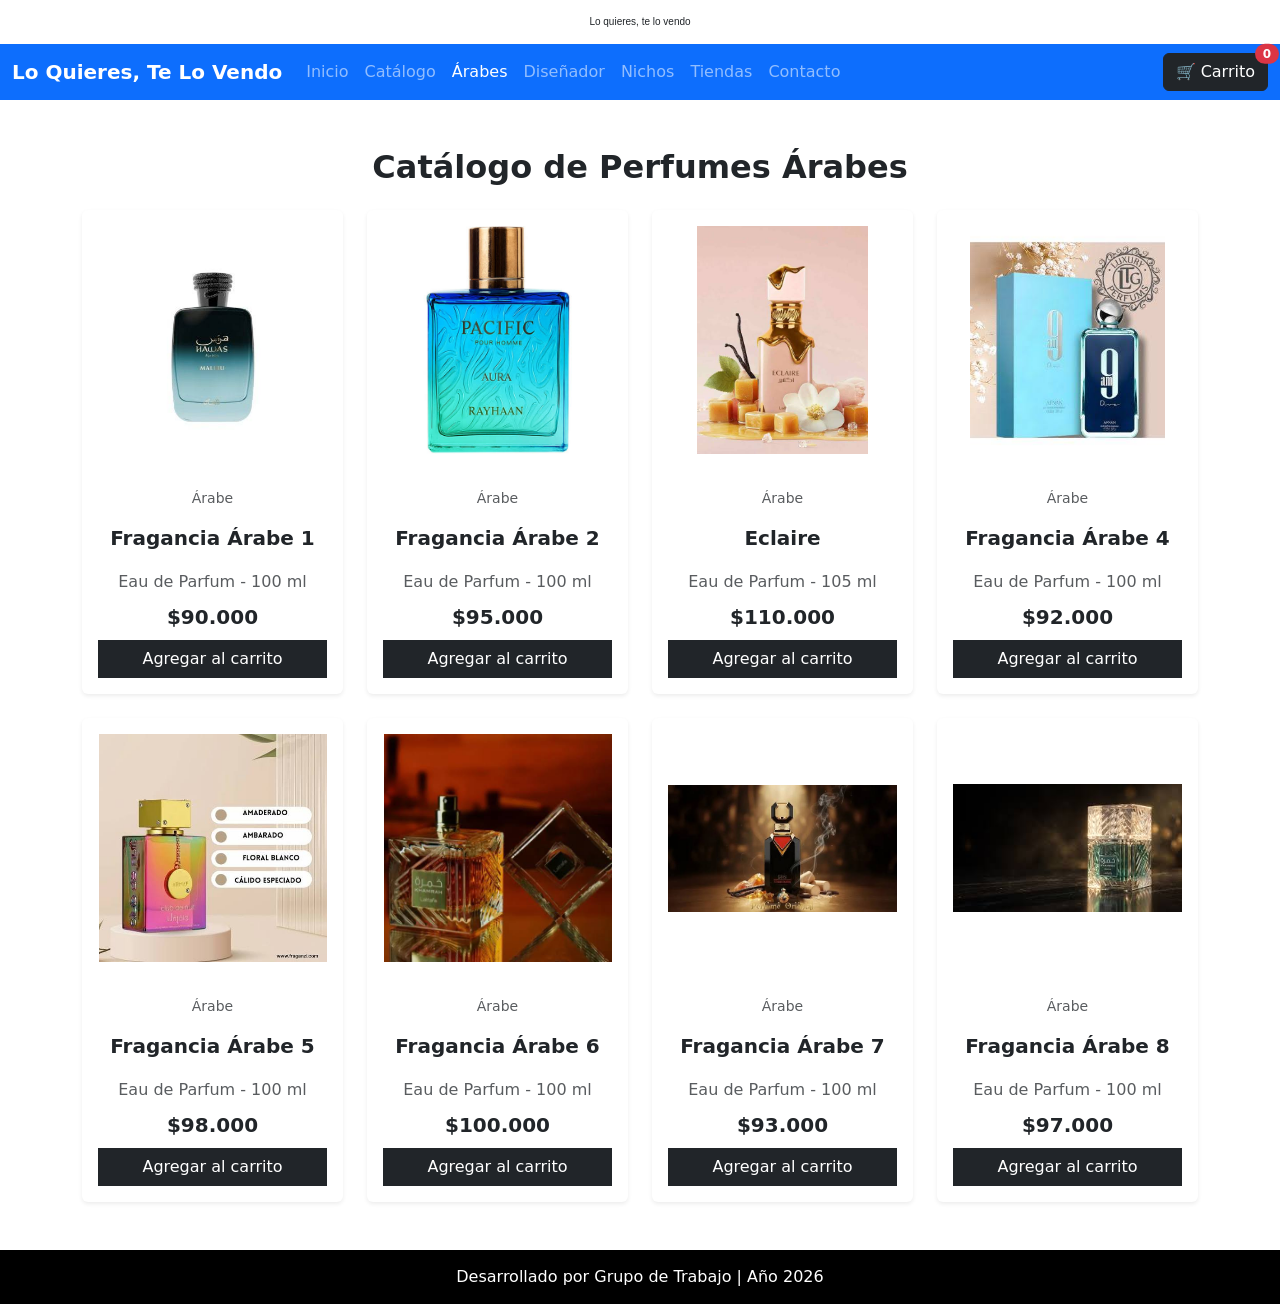
==== arabes.html @ a1e1e505 "catalogo y nombre eclaire" ====
<!DOCTYPE html>
<html lang="es">
<head>
    <meta charset="UTF-8">
    <meta name="viewport" content="width=device-width, initial-scale=1.0">
    <title>Perfumes Árabes - Lo quieres, te lo vendo</title>
    <link rel="stylesheet" href="css/style.css">
    <link href="https://cdn.jsdelivr.net/npm/bootstrap@5.3.3/dist/css/bootstrap.min.css" rel="stylesheet">
</head>
<body>

    <header class="container my-3 text-center">
        <h1 style="font-family: Arial; font-size: 10px;">Lo quieres, te lo vendo</h1>
    </header>

    <nav class="navbar navbar-expand-lg navbar-dark bg-primary">
        <div class="container-fluid">
            <a class="navbar-brand fw-bold" href="index.html">Lo Quieres, Te Lo Vendo</a>
            <button class="navbar-toggler" type="button" data-bs-toggle="collapse" data-bs-target="#navbarSupportedContent" aria-controls="navbarSupportedContent" aria-expanded="false" aria-label="Toggle navigation">
                <span class="navbar-toggler-icon"></span>
            </button>
            <div class="collapse navbar-collapse" id="navbarSupportedContent">
                <ul class="navbar-nav me-auto mb-2 mb-lg-0">
                    <li class="nav-item">
                        <a class="nav-link" href="index.html">Inicio</a>
                    </li>
                    <li class="nav-item">
                        <a class="nav-link" href="catalogo.html">Catálogo</a>
                    </li>
                    <li class="nav-item">
                        <a class="nav-link active" aria-current="page" href="arabes.html">Árabes</a>
                    </li>
                    <li class="nav-item">
                        <a class="nav-link" href="diseñador.html">Diseñador</a>
                    </li>
                    <li class="nav-item">
                        <a class="nav-link" href="nicho.html">Nichos</a>
                    </li>
                    <li class="nav-item">
                        <a class="nav-link" href="tiendas.html">Tiendas</a>
                    </li>
                    <li class="nav-item">
                        <a class="nav-link" href="contacto.html">Contacto</a>
                    </li>
                </ul>
                <button class="btn btn-dark position-relative" type="button" data-bs-toggle="offcanvas" data-bs-target="#offcanvasCarrito">
                🛒 Carrito
                <span id="contador-carrito" class="position-absolute top-0 start-100 translate-middle badge rounded-pill bg-danger">
                        0
                </span>
                </button>
            </div>
        </div>
    </nav>

    <main class="container my-5">
        <h2 class="text-center mb-4 fw-bold">Catálogo de Perfumes Árabes</h2>

        <div class="row row-cols-1 row-cols-sm-2 row-cols-md-3 row-cols-lg-4 g-4">

            <div class="col">
                <div class="card h-100 border-0 shadow-sm">
                    <img src="img/arabe/images.jpg" class="card-img-top p-3" alt="Perfume Árabe">
                    <div class="card-body text-center d-flex flex-column justify-content-between">
                        <div>
                            <span class="text-muted small">Árabe</span>
                            <h5 class="card-title fw-bold mt-1">Fragancia Árabe 1</h5>
                            <p class="card-text text-muted">Eau de Parfum - 100 ml</p>
                        </div>
                        <div>
                            <p class="fw-bold text-dark fs-5 my-2">$90.000</p>
                            <button onclick="agregarAlCarrito('Fragancia Árabe 1', 90000)" class="btn btn-dark w-100 rounded-0">Agregar al carrito</button>
                        </div>
                    </div>
                </div>
            </div>

            <div class="col">
                <div class="card h-100 border-0 shadow-sm">
                    <img src="img/arabe/images (1).jpg" class="card-img-top p-3" alt="Perfume Árabe">
                    <div class="card-body text-center d-flex flex-column justify-content-between">
                        <div>
                            <span class="text-muted small">Árabe</span>
                            <h5 class="card-title fw-bold mt-1">Fragancia Árabe 2</h5>
                            <p class="card-text text-muted">Eau de Parfum - 100 ml</p>
                        </div>
                        <div>
                            <p class="fw-bold text-dark fs-5 my-2">$95.000</p>
                            <button onclick="agregarAlCarrito('Fragancia Árabe 2', 95000)" class="btn btn-dark w-100 rounded-0">Agregar al carrito</button>
                        </div>
                    </div>
                </div>
            </div>

            <div class="col">
                <div class="card h-100 border-0 shadow-sm">
                    <img src="img/arabe/images (2).jpg" class="card-img-top p-3" alt="Eclaire">
                    <div class="card-body text-center d-flex flex-column justify-content-between">
                        <div>
                            <span class="text-muted small">Árabe</span>
                            <h5 class="card-title fw-bold mt-1">Eclaire</h5>
                            <p class="card-text text-muted">Eau de Parfum - 105 ml</p>
                        </div>
                        <div>
                            <p class="fw-bold text-dark fs-5 my-2">$110.000</p>
                            <button onclick="agregarAlCarrito('Eclaire', 110000)" class="btn btn-dark w-100 rounded-0">Agregar al carrito</button>
                        </div>
                    </div>
                </div>
            </div>

            <div class="col">
                <div class="card h-100 border-0 shadow-sm">
                    <img src="img/arabe/images (3).jpg" class="card-img-top p-3" alt="Perfume Árabe">
                    <div class="card-body text-center d-flex flex-column justify-content-between">
                        <div>
                            <span class="text-muted small">Árabe</span>
                            <h5 class="card-title fw-bold mt-1">Fragancia Árabe 4</h5>
                            <p class="card-text text-muted">Eau de Parfum - 100 ml</p>
                        </div>
                        <div>
                            <p class="fw-bold text-dark fs-5 my-2">$92.000</p>
                            <button onclick="agregarAlCarrito('Fragancia Árabe 4', 92000)" class="btn btn-dark w-100 rounded-0">Agregar al carrito</button>
                        </div>
                    </div>
                </div>
            </div>

            <div class="col">
                <div class="card h-100 border-0 shadow-sm">
                    <img src="img/arabe/images (4).jpg" class="card-img-top p-3" alt="Perfume Árabe">
                    <div class="card-body text-center d-flex flex-column justify-content-between">
                        <div>
                            <span class="text-muted small">Árabe</span>
                            <h5 class="card-title fw-bold mt-1">Fragancia Árabe 5</h5>
                            <p class="card-text text-muted">Eau de Parfum - 100 ml</p>
                        </div>
                        <div>
                            <p class="fw-bold text-dark fs-5 my-2">$98.000</p>
                            <button onclick="agregarAlCarrito('Fragancia Árabe 5', 98000)" class="btn btn-dark w-100 rounded-0">Agregar al carrito</button>
                        </div>
                    </div>
                </div>
            </div>

            <div class="col">
                <div class="card h-100 border-0 shadow-sm">
                    <img src="img/arabe/images (5).jpg" class="card-img-top p-3" alt="Perfume Árabe">
                    <div class="card-body text-center d-flex flex-column justify-content-between">
                        <div>
                            <span class="text-muted small">Árabe</span>
                            <h5 class="card-title fw-bold mt-1">Fragancia Árabe 6</h5>
                            <p class="card-text text-muted">Eau de Parfum - 100 ml</p>
                        </div>
                        <div>
                            <p class="fw-bold text-dark fs-5 my-2">$100.000</p>
                            <button onclick="agregarAlCarrito('Fragancia Árabe 6', 100000)" class="btn btn-dark w-100 rounded-0">Agregar al carrito</button>
                        </div>
                    </div>
                </div>
            </div>

            <div class="col">
                <div class="card h-100 border-0 shadow-sm">
                    <img src="img/arabe/images (6).jpg" class="card-img-top p-3" alt="Perfume Árabe">
                    <div class="card-body text-center d-flex flex-column justify-content-between">
                        <div>
                            <span class="text-muted small">Árabe</span>
                            <h5 class="card-title fw-bold mt-1">Fragancia Árabe 7</h5>
                            <p class="card-text text-muted">Eau de Parfum - 100 ml</p>
                        </div>
                        <div>
                            <p class="fw-bold text-dark fs-5 my-2">$93.000</p>
                            <button onclick="agregarAlCarrito('Fragancia Árabe 7', 93000)" class="btn btn-dark w-100 rounded-0">Agregar al carrito</button>
                        </div>
                    </div>
                </div>
            </div>

            <div class="col">
                <div class="card h-100 border-0 shadow-sm">
                    <img src="img/arabe/images (7).jpg" class="card-img-top p-3" alt="Perfume Árabe">
                    <div class="card-body text-center d-flex flex-column justify-content-between">
                        <div>
                            <span class="text-muted small">Árabe</span>
                            <h5 class="card-title fw-bold mt-1">Fragancia Árabe 8</h5>
                            <p class="card-text text-muted">Eau de Parfum - 100 ml</p>
                        </div>
                        <div>
                            <p class="fw-bold text-dark fs-5 my-2">$97.000</p>
                            <button onclick="agregarAlCarrito('Fragancia Árabe 8', 97000)" class="btn btn-dark w-100 rounded-0">Agregar al carrito</button>
                        </div>
                    </div>
                </div>
            </div>

        </div>
    </main>

    <footer>
        <p class="m-0">Desarrollado por Grupo de Trabajo | Año 2026</p>
    </footer>

    <!-- Panel Deslizable del Carrito -->
    <div class="offcanvas offcanvas-end" tabindex="-1" id="offcanvasCarrito" aria-labelledby="offcanvasCarritoLabel">
        <div class="offcanvas-header border-bottom">
            <h5 class="offcanvas-title fw-bold" id="offcanvasCarritoLabel">Mi Carrito</h5>
            <button type="button" class="btn-close" data-bs-dismiss="offcanvas" aria-label="Close"></button>
        </div>
        <div class="offcanvas-body d-flex flex-column">
            <ul id="lista-carrito" class="list-group list-group-flush mb-auto">
                <li class="list-group-item text-muted text-center py-4">El carrito está vacío</li>
            </ul>
            <div class="border-top pt-3">
                <div class="d-flex justify-content-between fw-bold fs-5 mb-3">
                    <span>Total:</span>
                    <span id="total-carrito">$0</span>
                </div>
                <button class="btn btn-dark w-100 rounded-0 py-2">Finalizar Compra</button>
            </div>
        </div>
    </div>

    <script src="https://cdn.jsdelivr.net/npm/bootstrap@5.3.3/dist/js/bootstrap.bundle.min.js"></script>
    <script>
        const carrito = [];

        function agregarAlCarrito(nombre, precio) {
            carrito.push({ nombre, precio });
            actualizarCarritoUI();
        }

        function eliminarDelCarrito(index) {
            carrito.splice(index, 1);
            actualizarCarritoUI();
        }

        function actualizarCarritoUI() {
            const contador = document.getElementById('contador-carrito');
            const lista = document.getElementById('lista-carrito');
            const totalElement = document.getElementById('total-carrito');

            contador.textContent = carrito.length;

            if (carrito.length === 0) {
                lista.innerHTML = '<li class="list-group-item text-muted text-center py-4">El carrito está vacío</li>';
                totalElement.textContent = '$0';
                return;
            }

            lista.innerHTML = '';
            let total = 0;

            carrito.forEach((producto, index) => {
                total += producto.precio;
                lista.innerHTML += `
                    <li class="list-group-item d-flex justify-content-between align-items-center px-0 py-3">
                        <div>
                            <h6 class="my-0 fw-bold">${producto.nombre}</h6>
                            <small class="text-muted">$${producto.precio.toLocaleString('es-CL')}</small>
                        </div>
                        <button class="btn btn-sm btn-outline-danger border-0" onclick="eliminarDelCarrito(${index})">✕</button>
                    </li>
                `;
            });

            totalElement.textContent = `$${total.toLocaleString('es-CL')}`;
        }
    </script>
</body>
</html>
---- css/style.css ----
body {
    font-family: Arial, sans-serif;
    background-color: #f8f9fa;
}

footer {
    background-color: #000000;
    color: #ffffff;
    text-align: center;
    padding: 15px 0;
    margin-top: 30px;
}
.extracto-seccion {
    text-align: center;
    max-width: 800px;
    margin: 20px auto;
    padding: 0 15px;
}
.menu-custom {
    background-color: #0d6efd;
    padding: 10px;
    text-align: center;
}

.menu-custom a {
    color: #ffffff;
    text-decoration: none;
    font-weight: bold;
    margin: 0 5px;
}

.menu-custom a:hover {
    text-decoration: underline;
}
.colorUnico {
    color: #5f0202;
    font-family: 'Franklin Gothic Medium', 'Arial Narrow', Arial, sans-serif;
}

/* 1. Controla el tamaño y encuadre de las imágenes */
.card-img-top {
  height: 260px;
  object-fit: contain; /* Usa 'cover' si prefieres que la imagen llene la tarjeta sin dejar espacios */
}

/* 2. Reserva un espacio uniforme para títulos de 1 o 2 líneas */
.card-title {
  min-height: 48px;
  display: flex;
  align-items: center;
  justify-content: center;
  margin-bottom: 0.5rem;
}

.store-card{
    margin-bottom: 40px;
    text-align: center;

}

.store-card h2 {
    
    font-size: 24px;
    font-weight: 700;
    margin-bottom: 8px;
}

.store-card .adress {
    color: #555555;
    font-size: 15px;
    line-height: 1.4;
    margin-bottom: 20px;
}

.store-card h3 {
    font-size: 20px;
    font-weight: 700;
    margin-bottom: 12px;
}

.schedule li {
    font-size: 15px;
    margin-bottom: 4px;
    color: #333333
}

.map-link {
    display: inline-block;
    color: #e62222;
    text-decoration: underline;
    font-weight: 600;
    font-size: 15px;
    margin-bottom: 20px;
}

.store_image , .tienda_info{
    flex: 1;
}

.tienda-contendor {
    display: flex;
    align-items: center;
    justify-content: center;
    gap: 40px;
    max-width: 900px;
    margin: 20px auto;
}

.tienda_info{
    text-align: left;
}

.store_image img {
    width: 100%;
    height: auto;
    border-radius: 8px;
    object-fit: cover;
}

@media (max-width 768px){
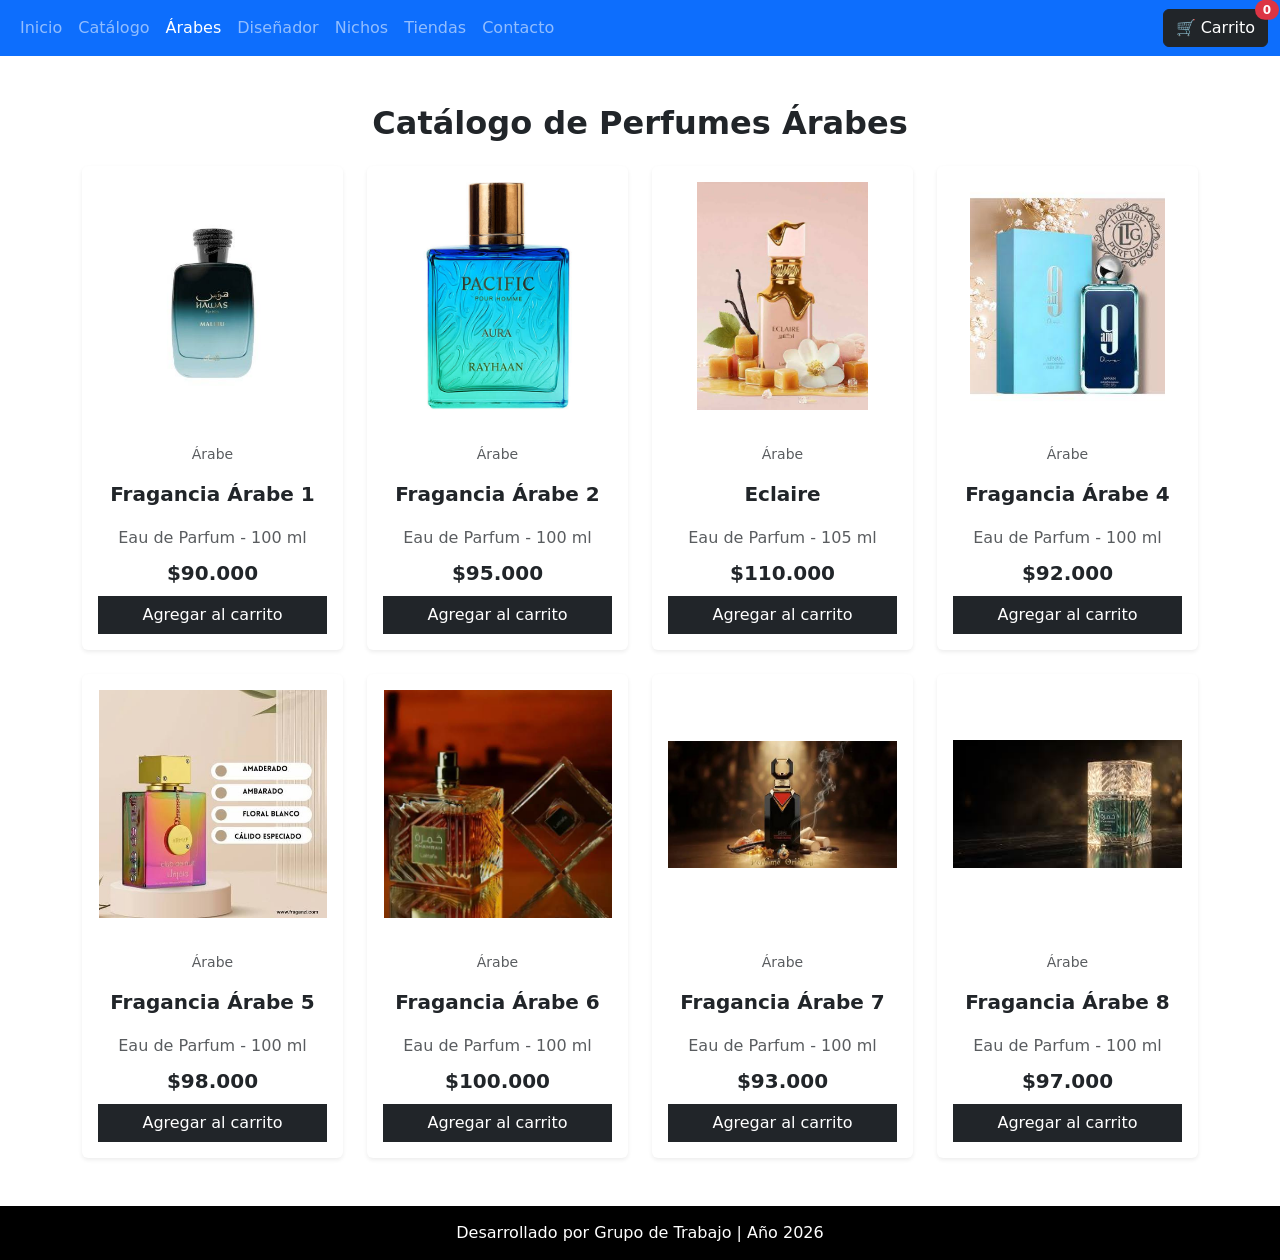
==== commit 010f8a30: "Merge branch 'main' of https://github.com/sebaFacuse/trabajo_fullstack" ====
--- a/arabes.html
+++ b/arabes.html
@@ -3,19 +3,13 @@
 <head>
     <meta charset="UTF-8">
     <meta name="viewport" content="width=device-width, initial-scale=1.0">
-    <title>Perfumes Árabes - Lo quieres, te lo vendo</title>
     <link rel="stylesheet" href="css/style.css">
     <link href="https://cdn.jsdelivr.net/npm/bootstrap@5.3.3/dist/css/bootstrap.min.css" rel="stylesheet">
 </head>
 <body>
 
-    <header class="container my-3 text-center">
-        <h1 style="font-family: Arial; font-size: 10px;">Lo quieres, te lo vendo</h1>
-    </header>
-
     <nav class="navbar navbar-expand-lg navbar-dark bg-primary">
         <div class="container-fluid">
-            <a class="navbar-brand fw-bold" href="index.html">Lo Quieres, Te Lo Vendo</a>
             <button class="navbar-toggler" type="button" data-bs-toggle="collapse" data-bs-target="#navbarSupportedContent" aria-controls="navbarSupportedContent" aria-expanded="false" aria-label="Toggle navigation">
                 <span class="navbar-toggler-icon"></span>
             </button>
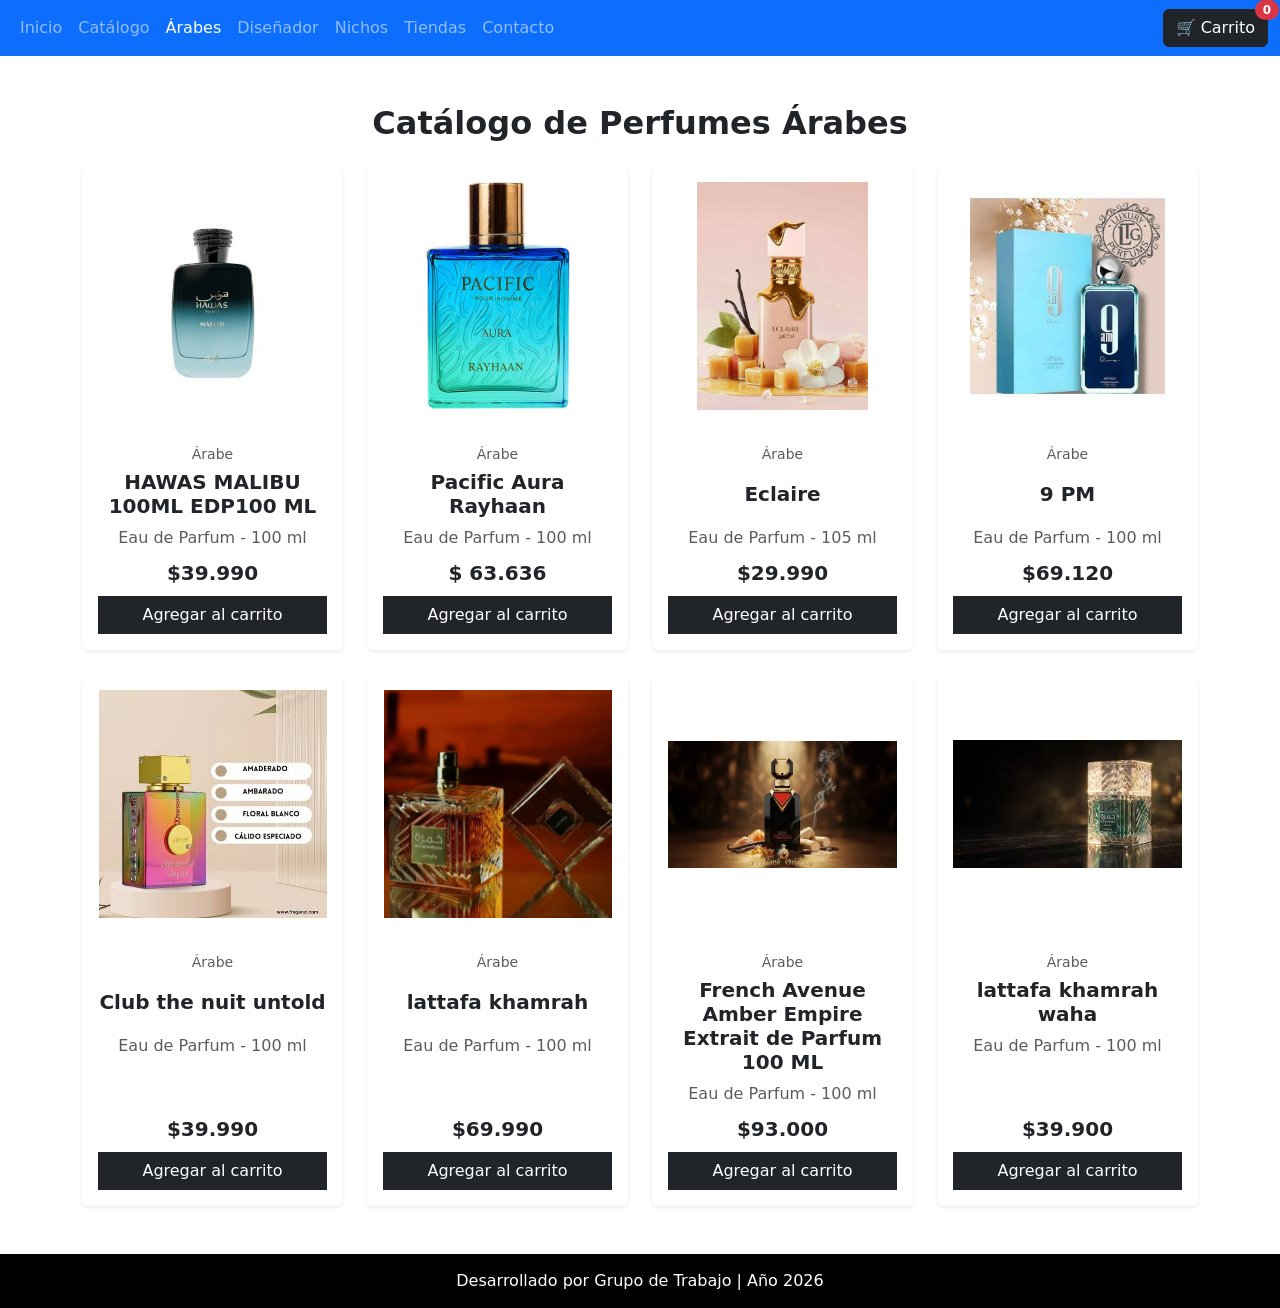
==== commit b1c23b1c: "listo_arabes" ====
--- a/arabes.html
+++ b/arabes.html
@@ -58,11 +58,11 @@
                     <div class="card-body text-center d-flex flex-column justify-content-between">
                         <div>
                             <span class="text-muted small">Árabe</span>
-                            <h5 class="card-title fw-bold mt-1">Fragancia Árabe 1</h5>
-                            <p class="card-text text-muted">Eau de Parfum - 100 ml</p>
-                        </div>
-                        <div>
-                            <p class="fw-bold text-dark fs-5 my-2">$90.000</p>
+                            <h5 class="card-title fw-bold mt-1">HAWAS MALIBU 100ML EDP100 ML</h5>
+                            <p class="card-text text-muted">Eau de Parfum - 100 ml</p>
+                        </div>
+                        <div>
+                            <p class="fw-bold text-dark fs-5 my-2">$39.990</p>
                             <button onclick="agregarAlCarrito('Fragancia Árabe 1', 90000)" class="btn btn-dark w-100 rounded-0">Agregar al carrito</button>
                         </div>
                     </div>
@@ -75,11 +75,11 @@
                     <div class="card-body text-center d-flex flex-column justify-content-between">
                         <div>
                             <span class="text-muted small">Árabe</span>
-                            <h5 class="card-title fw-bold mt-1">Fragancia Árabe 2</h5>
-                            <p class="card-text text-muted">Eau de Parfum - 100 ml</p>
-                        </div>
-                        <div>
-                            <p class="fw-bold text-dark fs-5 my-2">$95.000</p>
+                            <h5 class="card-title fw-bold mt-1">Pacific Aura Rayhaan</h5>
+                            <p class="card-text text-muted">Eau de Parfum - 100 ml</p>
+                        </div>
+                        <div>
+                            <p class="fw-bold text-dark fs-5 my-2">$ 63.636</p>
                             <button onclick="agregarAlCarrito('Fragancia Árabe 2', 95000)" class="btn btn-dark w-100 rounded-0">Agregar al carrito</button>
                         </div>
                     </div>
@@ -96,7 +96,7 @@
                             <p class="card-text text-muted">Eau de Parfum - 105 ml</p>
                         </div>
                         <div>
-                            <p class="fw-bold text-dark fs-5 my-2">$110.000</p>
+                            <p class="fw-bold text-dark fs-5 my-2">$29.990</p>
                             <button onclick="agregarAlCarrito('Eclaire', 110000)" class="btn btn-dark w-100 rounded-0">Agregar al carrito</button>
                         </div>
                     </div>
@@ -109,11 +109,11 @@
                     <div class="card-body text-center d-flex flex-column justify-content-between">
                         <div>
                             <span class="text-muted small">Árabe</span>
-                            <h5 class="card-title fw-bold mt-1">Fragancia Árabe 4</h5>
-                            <p class="card-text text-muted">Eau de Parfum - 100 ml</p>
-                        </div>
-                        <div>
-                            <p class="fw-bold text-dark fs-5 my-2">$92.000</p>
+                            <h5 class="card-title fw-bold mt-1">9 PM</h5>
+                            <p class="card-text text-muted">Eau de Parfum - 100 ml</p>
+                        </div>
+                        <div>
+                            <p class="fw-bold text-dark fs-5 my-2">$69.120</p>
                             <button onclick="agregarAlCarrito('Fragancia Árabe 4', 92000)" class="btn btn-dark w-100 rounded-0">Agregar al carrito</button>
                         </div>
                     </div>
@@ -126,11 +126,11 @@
                     <div class="card-body text-center d-flex flex-column justify-content-between">
                         <div>
                             <span class="text-muted small">Árabe</span>
-                            <h5 class="card-title fw-bold mt-1">Fragancia Árabe 5</h5>
-                            <p class="card-text text-muted">Eau de Parfum - 100 ml</p>
-                        </div>
-                        <div>
-                            <p class="fw-bold text-dark fs-5 my-2">$98.000</p>
+                            <h5 class="card-title fw-bold mt-1">Club the nuit untold</h5>
+                            <p class="card-text text-muted">Eau de Parfum - 100 ml</p>
+                        </div>
+                        <div>
+                            <p class="fw-bold text-dark fs-5 my-2">$39.990</p>
                             <button onclick="agregarAlCarrito('Fragancia Árabe 5', 98000)" class="btn btn-dark w-100 rounded-0">Agregar al carrito</button>
                         </div>
                     </div>
@@ -143,11 +143,11 @@
                     <div class="card-body text-center d-flex flex-column justify-content-between">
                         <div>
                             <span class="text-muted small">Árabe</span>
-                            <h5 class="card-title fw-bold mt-1">Fragancia Árabe 6</h5>
-                            <p class="card-text text-muted">Eau de Parfum - 100 ml</p>
-                        </div>
-                        <div>
-                            <p class="fw-bold text-dark fs-5 my-2">$100.000</p>
+                            <h5 class="card-title fw-bold mt-1">lattafa khamrah</h5>
+                            <p class="card-text text-muted">Eau de Parfum - 100 ml</p>
+                        </div>
+                        <div>
+                            <p class="fw-bold text-dark fs-5 my-2">$69.990</p>
                             <button onclick="agregarAlCarrito('Fragancia Árabe 6', 100000)" class="btn btn-dark w-100 rounded-0">Agregar al carrito</button>
                         </div>
                     </div>
@@ -160,7 +160,7 @@
                     <div class="card-body text-center d-flex flex-column justify-content-between">
                         <div>
                             <span class="text-muted small">Árabe</span>
-                            <h5 class="card-title fw-bold mt-1">Fragancia Árabe 7</h5>
+                            <h5 class="card-title fw-bold mt-1">French Avenue Amber Empire Extrait de Parfum 100 ML</h5>
                             <p class="card-text text-muted">Eau de Parfum - 100 ml</p>
                         </div>
                         <div>
@@ -177,11 +177,11 @@
                     <div class="card-body text-center d-flex flex-column justify-content-between">
                         <div>
                             <span class="text-muted small">Árabe</span>
-                            <h5 class="card-title fw-bold mt-1">Fragancia Árabe 8</h5>
-                            <p class="card-text text-muted">Eau de Parfum - 100 ml</p>
-                        </div>
-                        <div>
-                            <p class="fw-bold text-dark fs-5 my-2">$97.000</p>
+                            <h5 class="card-title fw-bold mt-1">lattafa khamrah waha</h5>
+                            <p class="card-text text-muted">Eau de Parfum - 100 ml</p>
+                        </div>
+                        <div>
+                            <p class="fw-bold text-dark fs-5 my-2">$39.900</p>
                             <button onclick="agregarAlCarrito('Fragancia Árabe 8', 97000)" class="btn btn-dark w-100 rounded-0">Agregar al carrito</button>
                         </div>
                     </div>
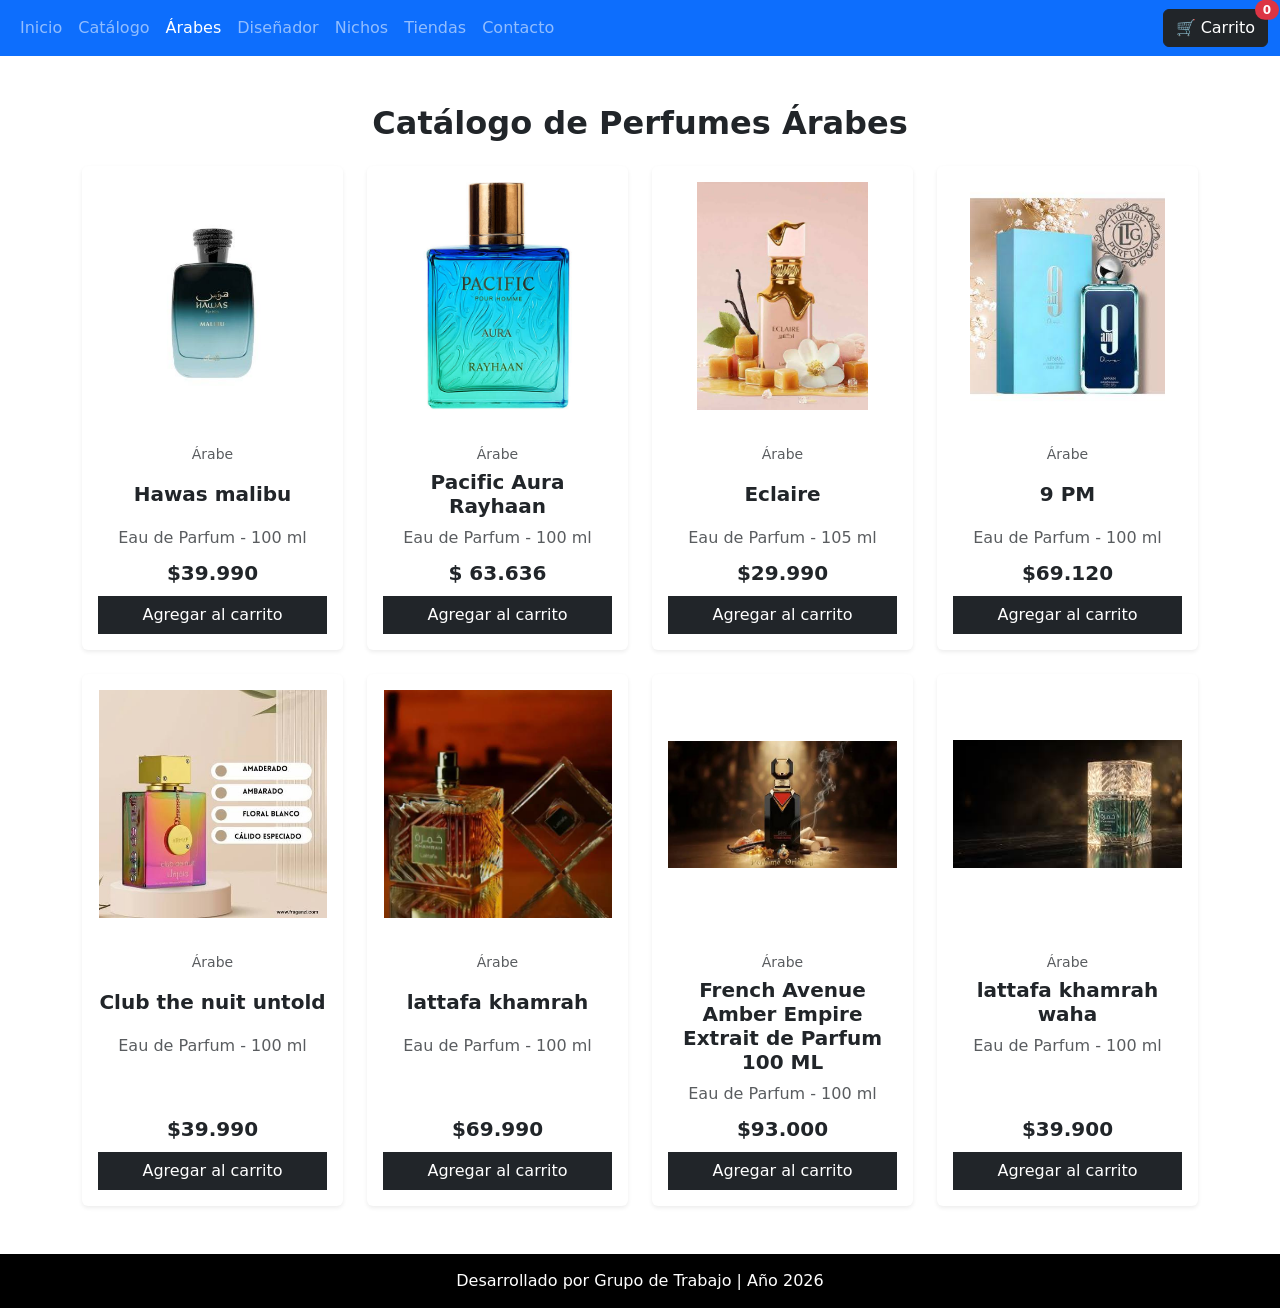
==== commit 56b9035b: "cambio nombre hawas malibu" ====
--- a/arabes.html
+++ b/arabes.html
@@ -58,7 +58,7 @@
                     <div class="card-body text-center d-flex flex-column justify-content-between">
                         <div>
                             <span class="text-muted small">Árabe</span>
-                            <h5 class="card-title fw-bold mt-1">HAWAS MALIBU 100ML EDP100 ML</h5>
+                            <h5 class="card-title fw-bold mt-1">Hawas malibu</h5>
                             <p class="card-text text-muted">Eau de Parfum - 100 ml</p>
                         </div>
                         <div>
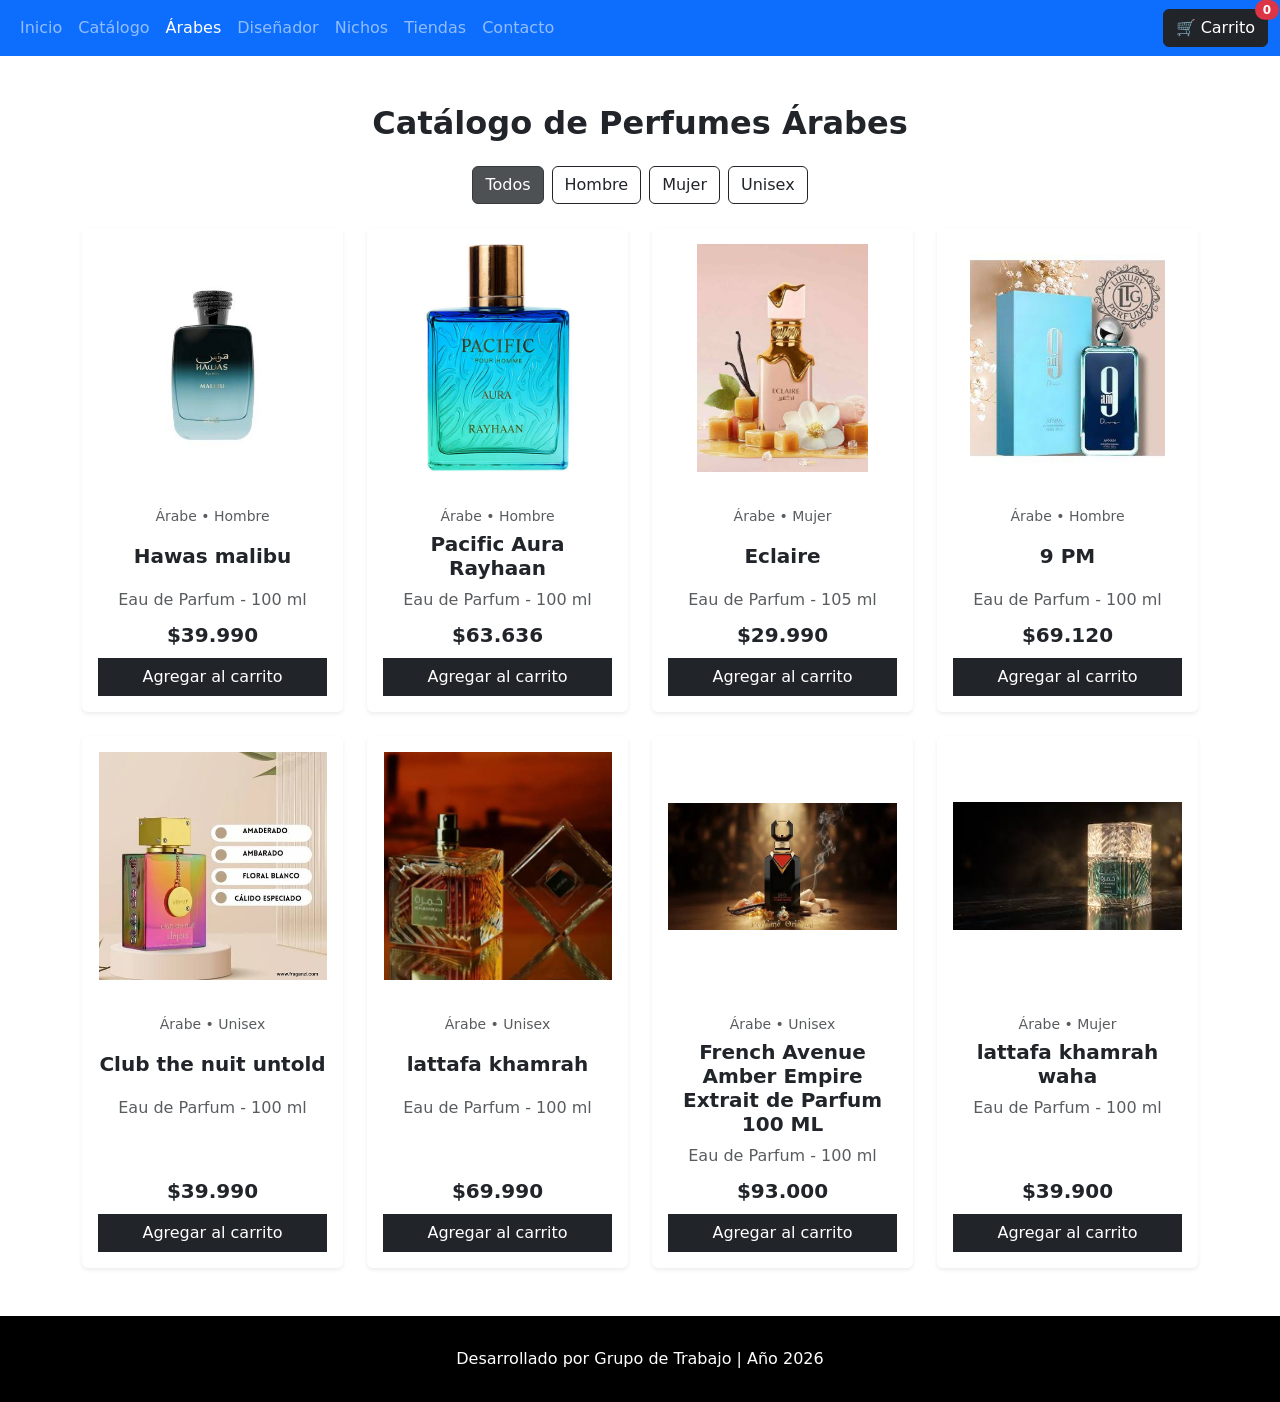
==== commit 8d0736bc: "add Genero arabe y nicho" ====
--- a/arabes.html
+++ b/arabes.html
@@ -50,139 +50,155 @@
     <main class="container my-5">
         <h2 class="text-center mb-4 fw-bold">Catálogo de Perfumes Árabes</h2>
 
-        <div class="row row-cols-1 row-cols-sm-2 row-cols-md-3 row-cols-lg-4 g-4">
-
-            <div class="col">
+        <!-- Botones de Filtro -->
+        <div class="d-flex justify-content-center flex-wrap gap-2 mb-4">
+            <button class="btn btn-dark filter-btn active" onclick="filtrarProductos('todos', this)">Todos</button>
+            <button class="btn btn-outline-dark filter-btn" onclick="filtrarProductos('hombre', this)">Hombre</button>
+            <button class="btn btn-outline-dark filter-btn" onclick="filtrarProductos('mujer', this)">Mujer</button>
+            <button class="btn btn-outline-dark filter-btn" onclick="filtrarProductos('unisex', this)">Unisex</button>
+        </div>
+
+        <div class="row row-cols-1 row-cols-sm-2 row-cols-md-3 row-cols-lg-4 g-4" id="contenedor-productos">
+
+            <!-- Perfume 1 -->
+            <div class="col perfume-card" data-gender="hombre">
                 <div class="card h-100 border-0 shadow-sm">
                     <img src="img/arabe/images.jpg" class="card-img-top p-3" alt="Perfume Árabe">
                     <div class="card-body text-center d-flex flex-column justify-content-between">
                         <div>
-                            <span class="text-muted small">Árabe</span>
+                            <span class="text-muted small">Árabe • Hombre</span>
                             <h5 class="card-title fw-bold mt-1">Hawas malibu</h5>
                             <p class="card-text text-muted">Eau de Parfum - 100 ml</p>
                         </div>
                         <div>
                             <p class="fw-bold text-dark fs-5 my-2">$39.990</p>
-                            <button onclick="agregarAlCarrito('Fragancia Árabe 1', 90000)" class="btn btn-dark w-100 rounded-0">Agregar al carrito</button>
-                        </div>
-                    </div>
-                </div>
-            </div>
-
-            <div class="col">
+                            <button onclick="agregarAlCarrito('Hawas malibu', 39990)" class="btn btn-dark w-100 rounded-0">Agregar al carrito</button>
+                        </div>
+                    </div>
+                </div>
+            </div>
+
+            <!-- Perfume 2 -->
+            <div class="col perfume-card" data-gender="hombre">
                 <div class="card h-100 border-0 shadow-sm">
                     <img src="img/arabe/images (1).jpg" class="card-img-top p-3" alt="Perfume Árabe">
                     <div class="card-body text-center d-flex flex-column justify-content-between">
                         <div>
-                            <span class="text-muted small">Árabe</span>
+                            <span class="text-muted small">Árabe • Hombre</span>
                             <h5 class="card-title fw-bold mt-1">Pacific Aura Rayhaan</h5>
                             <p class="card-text text-muted">Eau de Parfum - 100 ml</p>
                         </div>
                         <div>
-                            <p class="fw-bold text-dark fs-5 my-2">$ 63.636</p>
-                            <button onclick="agregarAlCarrito('Fragancia Árabe 2', 95000)" class="btn btn-dark w-100 rounded-0">Agregar al carrito</button>
-                        </div>
-                    </div>
-                </div>
-            </div>
-
-            <div class="col">
+                            <p class="fw-bold text-dark fs-5 my-2">$63.636</p>
+                            <button onclick="agregarAlCarrito('Pacific Aura Rayhaan', 63636)" class="btn btn-dark w-100 rounded-0">Agregar al carrito</button>
+                        </div>
+                    </div>
+                </div>
+            </div>
+
+            <!-- Perfume 3 -->
+            <div class="col perfume-card" data-gender="mujer">
                 <div class="card h-100 border-0 shadow-sm">
                     <img src="img/arabe/images (2).jpg" class="card-img-top p-3" alt="Eclaire">
                     <div class="card-body text-center d-flex flex-column justify-content-between">
                         <div>
-                            <span class="text-muted small">Árabe</span>
+                            <span class="text-muted small">Árabe • Mujer</span>
                             <h5 class="card-title fw-bold mt-1">Eclaire</h5>
                             <p class="card-text text-muted">Eau de Parfum - 105 ml</p>
                         </div>
                         <div>
                             <p class="fw-bold text-dark fs-5 my-2">$29.990</p>
-                            <button onclick="agregarAlCarrito('Eclaire', 110000)" class="btn btn-dark w-100 rounded-0">Agregar al carrito</button>
-                        </div>
-                    </div>
-                </div>
-            </div>
-
-            <div class="col">
+                            <button onclick="agregarAlCarrito('Eclaire', 29990)" class="btn btn-dark w-100 rounded-0">Agregar al carrito</button>
+                        </div>
+                    </div>
+                </div>
+            </div>
+
+            <!-- Perfume 4 -->
+            <div class="col perfume-card" data-gender="hombre">
                 <div class="card h-100 border-0 shadow-sm">
                     <img src="img/arabe/images (3).jpg" class="card-img-top p-3" alt="Perfume Árabe">
                     <div class="card-body text-center d-flex flex-column justify-content-between">
                         <div>
-                            <span class="text-muted small">Árabe</span>
+                            <span class="text-muted small">Árabe • Hombre</span>
                             <h5 class="card-title fw-bold mt-1">9 PM</h5>
                             <p class="card-text text-muted">Eau de Parfum - 100 ml</p>
                         </div>
                         <div>
                             <p class="fw-bold text-dark fs-5 my-2">$69.120</p>
-                            <button onclick="agregarAlCarrito('Fragancia Árabe 4', 92000)" class="btn btn-dark w-100 rounded-0">Agregar al carrito</button>
-                        </div>
-                    </div>
-                </div>
-            </div>
-
-            <div class="col">
+                            <button onclick="agregarAlCarrito('9 PM', 69120)" class="btn btn-dark w-100 rounded-0">Agregar al carrito</button>
+                        </div>
+                    </div>
+                </div>
+            </div>
+
+            <!-- Perfume 5 -->
+            <div class="col perfume-card" data-gender="unisex">
                 <div class="card h-100 border-0 shadow-sm">
                     <img src="img/arabe/images (4).jpg" class="card-img-top p-3" alt="Perfume Árabe">
                     <div class="card-body text-center d-flex flex-column justify-content-between">
                         <div>
-                            <span class="text-muted small">Árabe</span>
+                            <span class="text-muted small">Árabe • Unisex</span>
                             <h5 class="card-title fw-bold mt-1">Club the nuit untold</h5>
                             <p class="card-text text-muted">Eau de Parfum - 100 ml</p>
                         </div>
                         <div>
                             <p class="fw-bold text-dark fs-5 my-2">$39.990</p>
-                            <button onclick="agregarAlCarrito('Fragancia Árabe 5', 98000)" class="btn btn-dark w-100 rounded-0">Agregar al carrito</button>
-                        </div>
-                    </div>
-                </div>
-            </div>
-
-            <div class="col">
+                            <button onclick="agregarAlCarrito('Club the nuit untold', 39990)" class="btn btn-dark w-100 rounded-0">Agregar al carrito</button>
+                        </div>
+                    </div>
+                </div>
+            </div>
+
+            <!-- Perfume 6 -->
+            <div class="col perfume-card" data-gender="unisex">
                 <div class="card h-100 border-0 shadow-sm">
                     <img src="img/arabe/images (5).jpg" class="card-img-top p-3" alt="Perfume Árabe">
                     <div class="card-body text-center d-flex flex-column justify-content-between">
                         <div>
-                            <span class="text-muted small">Árabe</span>
+                            <span class="text-muted small">Árabe • Unisex</span>
                             <h5 class="card-title fw-bold mt-1">lattafa khamrah</h5>
                             <p class="card-text text-muted">Eau de Parfum - 100 ml</p>
                         </div>
                         <div>
                             <p class="fw-bold text-dark fs-5 my-2">$69.990</p>
-                            <button onclick="agregarAlCarrito('Fragancia Árabe 6', 100000)" class="btn btn-dark w-100 rounded-0">Agregar al carrito</button>
-                        </div>
-                    </div>
-                </div>
-            </div>
-
-            <div class="col">
+                            <button onclick="agregarAlCarrito('lattafa khamrah', 69990)" class="btn btn-dark w-100 rounded-0">Agregar al carrito</button>
+                        </div>
+                    </div>
+                </div>
+            </div>
+
+            <!-- Perfume 7 -->
+            <div class="col perfume-card" data-gender="unisex">
                 <div class="card h-100 border-0 shadow-sm">
                     <img src="img/arabe/images (6).jpg" class="card-img-top p-3" alt="Perfume Árabe">
                     <div class="card-body text-center d-flex flex-column justify-content-between">
                         <div>
-                            <span class="text-muted small">Árabe</span>
+                            <span class="text-muted small">Árabe • Unisex</span>
                             <h5 class="card-title fw-bold mt-1">French Avenue Amber Empire Extrait de Parfum 100 ML</h5>
                             <p class="card-text text-muted">Eau de Parfum - 100 ml</p>
                         </div>
                         <div>
                             <p class="fw-bold text-dark fs-5 my-2">$93.000</p>
-                            <button onclick="agregarAlCarrito('Fragancia Árabe 7', 93000)" class="btn btn-dark w-100 rounded-0">Agregar al carrito</button>
-                        </div>
-                    </div>
-                </div>
-            </div>
-
-            <div class="col">
+                            <button onclick="agregarAlCarrito('French Avenue Amber Empire Extrait de Parfum 100 ML', 93000)" class="btn btn-dark w-100 rounded-0">Agregar al carrito</button>
+                        </div>
+                    </div>
+                </div>
+            </div>
+
+            <!-- Perfume 8 -->
+            <div class="col perfume-card" data-gender="mujer">
                 <div class="card h-100 border-0 shadow-sm">
                     <img src="img/arabe/images (7).jpg" class="card-img-top p-3" alt="Perfume Árabe">
                     <div class="card-body text-center d-flex flex-column justify-content-between">
                         <div>
-                            <span class="text-muted small">Árabe</span>
+                            <span class="text-muted small">Árabe • Mujer</span>
                             <h5 class="card-title fw-bold mt-1">lattafa khamrah waha</h5>
                             <p class="card-text text-muted">Eau de Parfum - 100 ml</p>
                         </div>
                         <div>
                             <p class="fw-bold text-dark fs-5 my-2">$39.900</p>
-                            <button onclick="agregarAlCarrito('Fragancia Árabe 8', 97000)" class="btn btn-dark w-100 rounded-0">Agregar al carrito</button>
+                            <button onclick="agregarAlCarrito('lattafa khamrah waha', 39900)" class="btn btn-dark w-100 rounded-0">Agregar al carrito</button>
                         </div>
                     </div>
                 </div>
@@ -192,7 +208,7 @@
     </main>
 
     <footer>
-        <p class="m-0">Desarrollado por Grupo de Trabajo | Año 2026</p>
+        <p class="m-0 text-center py-3">Desarrollado por Grupo de Trabajo | Año 2026</p>
     </footer>
 
     <!-- Panel Deslizable del Carrito -->
@@ -260,6 +276,26 @@
 
             totalElement.textContent = `$${total.toLocaleString('es-CL')}`;
         }
+
+        function filtrarProductos(categoria, boton) {
+            const botones = document.querySelectorAll('.filter-btn');
+            botones.forEach(btn => {
+                btn.classList.remove('btn-dark', 'active');
+                btn.classList.add('btn-outline-dark');
+            });
+            boton.classList.remove('btn-outline-dark');
+            boton.classList.add('btn-dark', 'active');
+
+            const tarjetas = document.querySelectorAll('.perfume-card');
+            tarjetas.forEach(tarjeta => {
+                const genero = tarjeta.getAttribute('data-gender');
+                if (categoria === 'todos' || genero === categoria) {
+                    tarjeta.style.display = 'block';
+                } else {
+                    tarjeta.style.display = 'none';
+                }
+            });
+        }
     </script>
 </body>
 </html>
--- a/css/style.css
+++ b/css/style.css
@@ -118,4 +118,284 @@
     object-fit: cover;
 }
 
-@media (max-width 768px){
+/* Configuración general */
+body {
+  font-family: 'Segoe UI', Roboto, Helvetica, Arial, sans-serif;
+  color: #333;
+}
+
+.tiendas-container {
+  max-width: 1000px;
+  margin: 0 auto;
+  padding: 40px 20px;
+}
+
+/* Encabezado principal */
+.tiendas-header {
+  text-align: center;
+  max-width: 650px;
+  margin: 0 auto 40px;
+}
+
+.tiendas-header h2 {
+  font-size: 2rem;
+  font-weight: 700;
+  margin-bottom: 12px;
+}
+
+.tiendas-header p {
+  color: #666;
+  font-size: 0.95rem;
+  line-height: 1.5;
+}
+
+/* Estructura de la tienda (Layout) */
+.tienda-card {
+  display: flex;
+  flex-direction: column;
+  gap: 30px;
+  align-items: center;
+}
+
+/* Imagen */
+.tienda-imagen {
+  flex: 1;
+  width: 100%;
+}
+
+.tienda-imagen img {
+  width: 100%;
+  height: auto;
+  display: block;
+  object-fit: cover;
+}
+
+/* Detalles del texto */
+.tienda-detalle {
+  flex: 1;
+  width: 100%;
+}
+
+.tienda-detalle h3 {
+  font-size: 1.6rem;
+  font-weight: 700;
+  margin-bottom: 10px;
+}
+
+.direccion {
+  color: #777;
+  font-size: 0.85rem;
+  line-height: 1.4;
+  margin-bottom: 20px;
+}
+
+.tienda-detalle h4 {
+  font-size: 1.25rem;
+  font-weight: 700;
+  margin-bottom: 12px;
+}
+
+.horarios-lista {
+  list-style: none;
+  padding: 0;
+  margin: 0 0 24px 0;
+}
+
+.horarios-lista li {
+  font-size: 0.85rem;
+  color: #555;
+  margin-bottom: 3px;
+}
+
+.horarios-lista strong {
+  color: #222;
+  font-weight: 600;
+}
+
+.mapa-link {
+  color: #d93838;
+  font-size: 0.85rem;
+  text-decoration: underline;
+}
+
+/* Pantallas medianas y grandes (Desktop) */
+@media (min-width: 768px) {
+  .tienda-card {
+    flex-direction: row;
+    align-items: flex-start;
+  }
+}
+
+
+/*##### footer
+
+
+/* Reseteo básico y tipografía */
+* {
+  box-sizing: border-box;
+  margin: 0;
+  padding: 0;
+}
+
+body {
+  font-family: 'Segoe UI', Roboto, Helvetica, Arial, sans-serif;
+}
+
+/* Footer contenedor principal */
+.site-footer {
+  width: 100%;
+  color: #ffffff;
+}
+
+/* 1. Barra superior roja */
+.footer-top-bar {
+  background-color: #ff0000;
+  color: #ffffff;
+  text-align: center;
+  font-weight: 800;
+  font-size: 1.15rem;
+  padding: 12px 20px;
+  letter-spacing: 0.5px;
+}
+
+/* 2. Cuerpo del footer */
+.footer-content {
+  background-color: #2b2b2b;
+  padding-top: 50px;
+}
+
+.footer-container {
+  max-width: 1200px;
+  margin: 0 auto;
+  padding: 0 20px;
+  display: flex;
+  flex-wrap: wrap;
+  justify-content: space-between;
+  gap: 30px;
+}
+
+/* Columnas */
+.footer-col {
+  flex: 1;
+  min-width: 220px;
+}
+
+.footer-col h4 {
+  font-size: 1rem;
+  font-weight: 700;
+  margin-bottom: 18px;
+  color: #ffffff;
+}
+
+.footer-col ul {
+  list-style: none;
+}
+
+.footer-col ul li {
+  margin-bottom: 12px;
+}
+
+.footer-col ul li a {
+  color: #d1d1d1;
+  text-decoration: none;
+  font-size: 0.9rem;
+  transition: color 0.2s;
+}
+
+.footer-col ul li a:hover {
+  color: #ffffff;
+}
+
+/* Columna 1: Brand e íconos */
+.footer-brand {
+  display: flex;
+  flex-direction: column;
+  align-items: flex-start;
+  gap: 20px;
+}
+
+.footer-badge {
+  width: 110px;
+  height: auto;
+}
+
+.social-icons {
+  display: flex;
+  gap: 15px;
+}
+
+.social-icons a {
+  color: #ffffff;
+  font-size: 1.1rem;
+  text-decoration: none;
+  transition: opacity 0.2s;
+}
+
+.social-icons a:hover {
+  opacity: 0.7;
+}
+
+/* Columna 4: Formulario Newsletter */
+.footer-newsletter p {
+  color: #d1d1d1;
+  font-size: 0.9rem;
+  margin-bottom: 20px;
+}
+
+.newsletter-form {
+  position: relative;
+  width: 100%;
+  max-width: 320px;
+}
+
+.newsletter-form input {
+  width: 100%;
+  padding: 12px 45px 12px 20px;
+  border-radius: 50px;
+  border: 1px solid #ffffff;
+  background: #ffffff;
+  font-size: 0.85rem;
+  outline: none;
+  color: #333;
+}
+
+.newsletter-form button {
+  position: absolute;
+  right: 5px;
+  top: 50%;
+  transform: translateY(-50%);
+  background: transparent;
+  border: none;
+  width: 35px;
+  height: 35px;
+  cursor: pointer;
+  color: #333;
+  font-size: 1rem;
+  display: flex;
+  align-items: center;
+  justify-content: center;
+}
+
+/* 3. Copyright / Fondo de página */
+.footer-bottom {
+  margin-top: 50px;
+  border-top: 1px solid #444444;
+  padding: 20px 0;
+}
+
+.footer-bottom p {
+  color: #aaaaaa;
+  font-size: 0.75rem;
+}
+
+/* Ajustes Responsive (Móviles) */
+@media (max-width: 768px) {
+  .footer-container {
+    flex-direction: column;
+    gap: 30px;
+  }
+  
+  .newsletter-form {
+    max-width: 100%;
+  }
+}
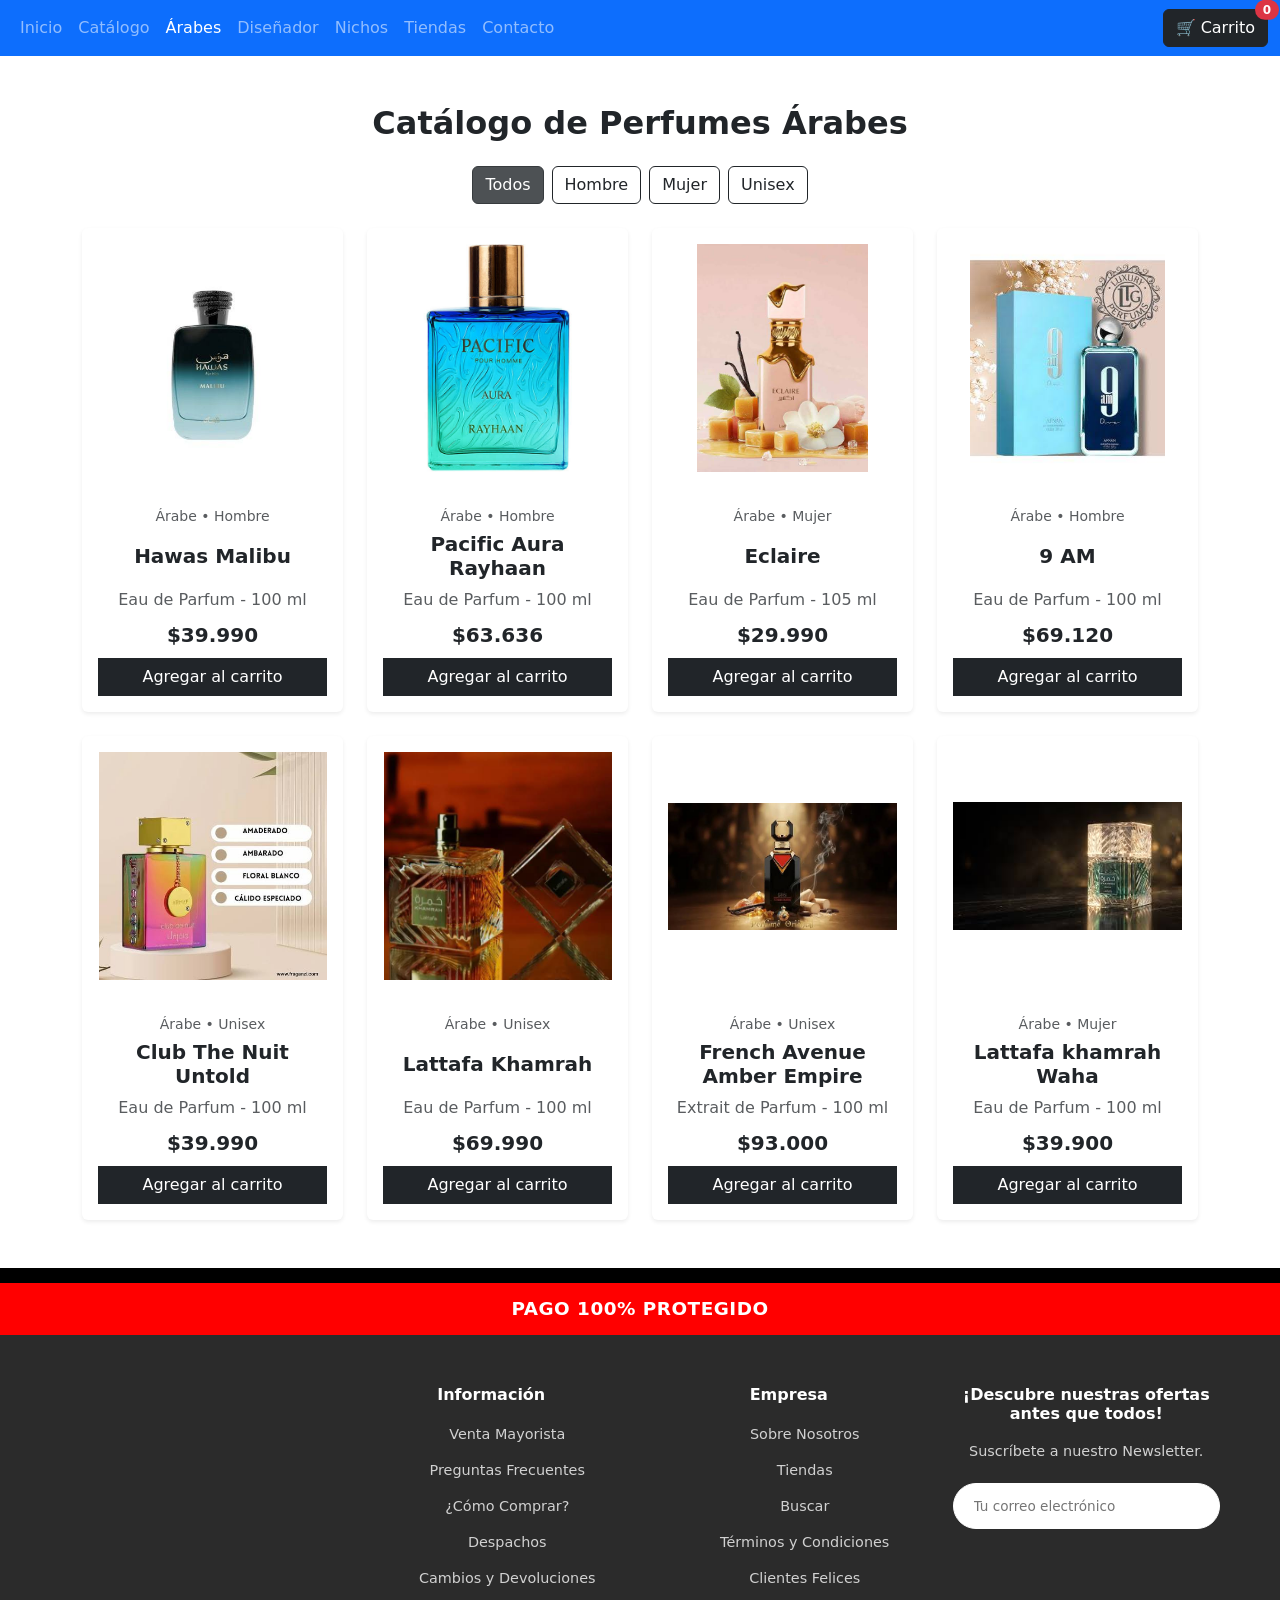
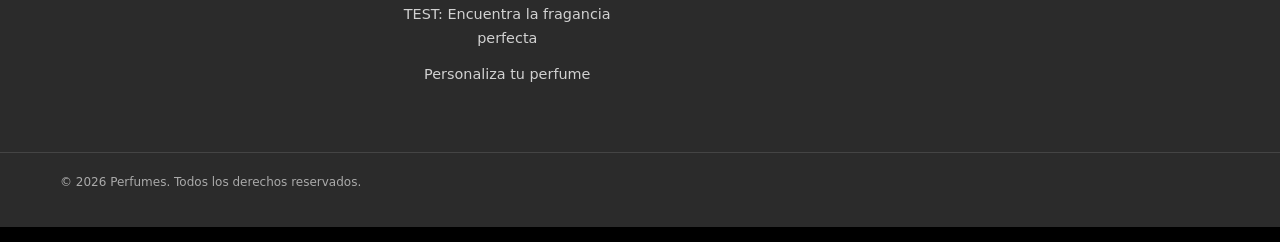
==== commit 353ff58b: "Cambios de nombres y  add Foorter" ====
--- a/arabes.html
+++ b/arabes.html
@@ -67,12 +67,12 @@
                     <div class="card-body text-center d-flex flex-column justify-content-between">
                         <div>
                             <span class="text-muted small">Árabe • Hombre</span>
-                            <h5 class="card-title fw-bold mt-1">Hawas malibu</h5>
+                            <h5 class="card-title fw-bold mt-1">Hawas Malibu</h5>
                             <p class="card-text text-muted">Eau de Parfum - 100 ml</p>
                         </div>
                         <div>
                             <p class="fw-bold text-dark fs-5 my-2">$39.990</p>
-                            <button onclick="agregarAlCarrito('Hawas malibu', 39990)" class="btn btn-dark w-100 rounded-0">Agregar al carrito</button>
+                            <button onclick="agregarAlCarrito('Hawas Malibu', 39990)" class="btn btn-dark w-100 rounded-0">Agregar al carrito</button>
                         </div>
                     </div>
                 </div>
@@ -121,12 +121,12 @@
                     <div class="card-body text-center d-flex flex-column justify-content-between">
                         <div>
                             <span class="text-muted small">Árabe • Hombre</span>
-                            <h5 class="card-title fw-bold mt-1">9 PM</h5>
+                            <h5 class="card-title fw-bold mt-1">9 AM</h5>
                             <p class="card-text text-muted">Eau de Parfum - 100 ml</p>
                         </div>
                         <div>
                             <p class="fw-bold text-dark fs-5 my-2">$69.120</p>
-                            <button onclick="agregarAlCarrito('9 PM', 69120)" class="btn btn-dark w-100 rounded-0">Agregar al carrito</button>
+                            <button onclick="agregarAlCarrito('9 AM', 69120)" class="btn btn-dark w-100 rounded-0">Agregar al carrito</button>
                         </div>
                     </div>
                 </div>
@@ -139,12 +139,12 @@
                     <div class="card-body text-center d-flex flex-column justify-content-between">
                         <div>
                             <span class="text-muted small">Árabe • Unisex</span>
-                            <h5 class="card-title fw-bold mt-1">Club the nuit untold</h5>
+                            <h5 class="card-title fw-bold mt-1">Club The Nuit Untold</h5>
                             <p class="card-text text-muted">Eau de Parfum - 100 ml</p>
                         </div>
                         <div>
                             <p class="fw-bold text-dark fs-5 my-2">$39.990</p>
-                            <button onclick="agregarAlCarrito('Club the nuit untold', 39990)" class="btn btn-dark w-100 rounded-0">Agregar al carrito</button>
+                            <button onclick="agregarAlCarrito('Club The Nuit Untold', 39990)" class="btn btn-dark w-100 rounded-0">Agregar al carrito</button>
                         </div>
                     </div>
                 </div>
@@ -157,12 +157,12 @@
                     <div class="card-body text-center d-flex flex-column justify-content-between">
                         <div>
                             <span class="text-muted small">Árabe • Unisex</span>
-                            <h5 class="card-title fw-bold mt-1">lattafa khamrah</h5>
+                            <h5 class="card-title fw-bold mt-1">Lattafa Khamrah</h5>
                             <p class="card-text text-muted">Eau de Parfum - 100 ml</p>
                         </div>
                         <div>
                             <p class="fw-bold text-dark fs-5 my-2">$69.990</p>
-                            <button onclick="agregarAlCarrito('lattafa khamrah', 69990)" class="btn btn-dark w-100 rounded-0">Agregar al carrito</button>
+                            <button onclick="agregarAlCarrito('Lattafa Khamrah', 69990)" class="btn btn-dark w-100 rounded-0">Agregar al carrito</button>
                         </div>
                     </div>
                 </div>
@@ -175,12 +175,12 @@
                     <div class="card-body text-center d-flex flex-column justify-content-between">
                         <div>
                             <span class="text-muted small">Árabe • Unisex</span>
-                            <h5 class="card-title fw-bold mt-1">French Avenue Amber Empire Extrait de Parfum 100 ML</h5>
-                            <p class="card-text text-muted">Eau de Parfum - 100 ml</p>
+                            <h5 class="card-title fw-bold mt-1">French Avenue Amber Empire </h5>
+                            <p class="card-text text-muted">Extrait de Parfum - 100 ml</p>
                         </div>
                         <div>
                             <p class="fw-bold text-dark fs-5 my-2">$93.000</p>
-                            <button onclick="agregarAlCarrito('French Avenue Amber Empire Extrait de Parfum 100 ML', 93000)" class="btn btn-dark w-100 rounded-0">Agregar al carrito</button>
+                            <button onclick="agregarAlCarrito('French Avenue Amber Empire Extrait de Parfum ', 93000)" class="btn btn-dark w-100 rounded-0">Agregar al carrito</button>
                         </div>
                     </div>
                 </div>
@@ -193,12 +193,12 @@
                     <div class="card-body text-center d-flex flex-column justify-content-between">
                         <div>
                             <span class="text-muted small">Árabe • Mujer</span>
-                            <h5 class="card-title fw-bold mt-1">lattafa khamrah waha</h5>
+                            <h5 class="card-title fw-bold mt-1">Lattafa khamrah Waha</h5>
                             <p class="card-text text-muted">Eau de Parfum - 100 ml</p>
                         </div>
                         <div>
                             <p class="fw-bold text-dark fs-5 my-2">$39.900</p>
-                            <button onclick="agregarAlCarrito('lattafa khamrah waha', 39900)" class="btn btn-dark w-100 rounded-0">Agregar al carrito</button>
+                            <button onclick="agregarAlCarrito('Lattafa khamrah Waha', 39900)" class="btn btn-dark w-100 rounded-0">Agregar al carrito</button>
                         </div>
                     </div>
                 </div>
@@ -207,8 +207,66 @@
         </div>
     </main>
 
-    <footer>
-        <p class="m-0 text-center py-3">Desarrollado por Grupo de Trabajo | Año 2026</p>
+    <footer class="site-footer">
+        <div class="footer-top-bar">
+            PAGO 100% PROTEGIDO
+        </div>
+
+        <div class="footer-content">
+            <div class="footer-container">
+            
+            <div class="footer-col footer-brand">
+                
+                <div class="social-icons">
+                <a href="#" aria-label="Facebook"><i class="fa-brands fa-facebook-f"></i></a>
+                <a href="#" aria-label="Instagram"><i class="fa-brands fa-instagram"></i></a>
+                <a href="#" aria-label="TikTok"><i class="fa-brands fa-tiktok"></i></a>
+                </div>
+            </div>
+
+            <div class="footer-col">
+                <h4>Información</h4>
+                <ul>
+                <li><a href="#">Venta Mayorista</a></li>
+                <li><a href="#">Preguntas Frecuentes</a></li>
+                <li><a href="#">¿Cómo Comprar?</a></li>
+                <li><a href="#">Despachos</a></li>
+                <li><a href="#">Cambios y Devoluciones</a></li>
+                <li><a href="#">TEST: Encuentra la fragancia perfecta</a></li>
+                <li><a href="#">Personaliza tu perfume</a></li>
+                </ul>
+            </div>
+
+            <div class="footer-col">
+                <h4>Empresa</h4>
+                <ul>
+                <li><a href="#">Sobre Nosotros</a></li>
+                <li><a href="#">Tiendas</a></li>
+                <li><a href="#">Buscar</a></li>
+                <li><a href="#">Términos y Condiciones</a></li>
+                <li><a href="#">Clientes Felices</a></li>
+                </ul>
+            </div>
+
+            <div class="footer-col footer-newsletter">
+                <h4>¡Descubre nuestras ofertas antes que todos!</h4>
+                <p>Suscríbete a nuestro Newsletter.</p>
+                <form class="newsletter-form" onsubmit="event.preventDefault();">
+                <input type="email" placeholder="Tu correo electrónico" required>
+                <button type="submit" aria-label="Suscribirse">
+                    <i class="fa-solid fa-arrow-right"></i>
+                </button>
+                </form>
+            </div>
+
+            </div>
+
+            <div class="footer-bottom">
+            <div class="footer-container">
+                <p>© 2026 Perfumes. Todos los derechos reservados.</p>
+            </div>
+            </div>
+        </div>
     </footer>
 
     <!-- Panel Deslizable del Carrito -->
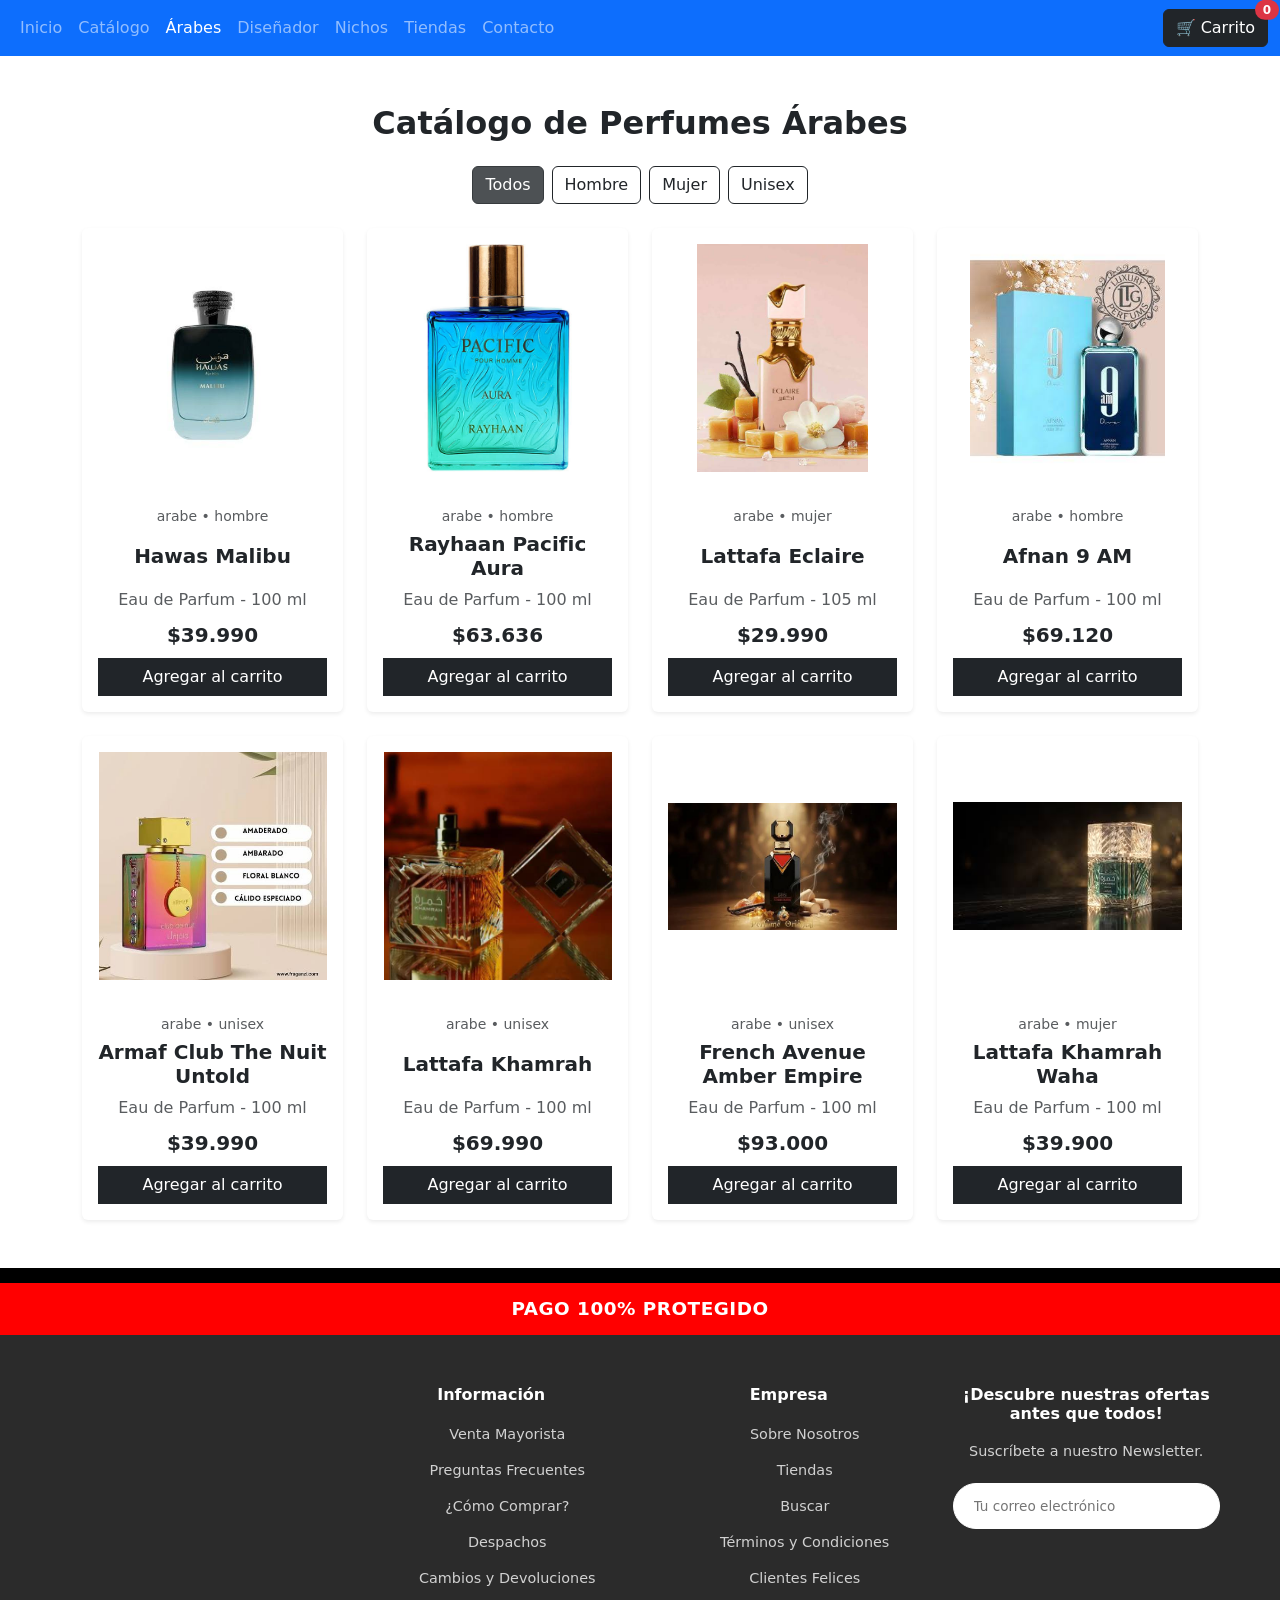
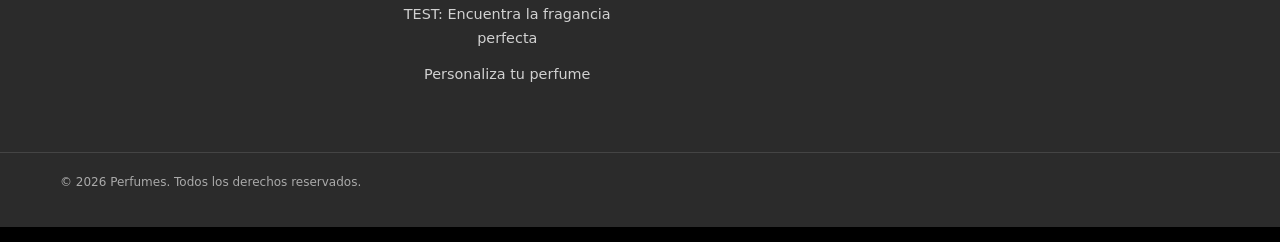
==== commit 9fee7b43: "Add json y js + cambios estructurales de todos los HTML" ====
--- a/arabes.html
+++ b/arabes.html
@@ -38,10 +38,10 @@
                     </li>
                 </ul>
                 <button class="btn btn-dark position-relative" type="button" data-bs-toggle="offcanvas" data-bs-target="#offcanvasCarrito">
-                🛒 Carrito
-                <span id="contador-carrito" class="position-absolute top-0 start-100 translate-middle badge rounded-pill bg-danger">
+                    🛒 Carrito
+                    <span id="contador-carrito" class="position-absolute top-0 start-100 translate-middle badge rounded-pill bg-danger">
                         0
-                </span>
+                    </span>
                 </button>
             </div>
         </div>
@@ -58,153 +58,8 @@
             <button class="btn btn-outline-dark filter-btn" onclick="filtrarProductos('unisex', this)">Unisex</button>
         </div>
 
-        <div class="row row-cols-1 row-cols-sm-2 row-cols-md-3 row-cols-lg-4 g-4" id="contenedor-productos">
-
-            <!-- Perfume 1 -->
-            <div class="col perfume-card" data-gender="hombre">
-                <div class="card h-100 border-0 shadow-sm">
-                    <img src="img/arabe/images.jpg" class="card-img-top p-3" alt="Perfume Árabe">
-                    <div class="card-body text-center d-flex flex-column justify-content-between">
-                        <div>
-                            <span class="text-muted small">Árabe • Hombre</span>
-                            <h5 class="card-title fw-bold mt-1">Hawas Malibu</h5>
-                            <p class="card-text text-muted">Eau de Parfum - 100 ml</p>
-                        </div>
-                        <div>
-                            <p class="fw-bold text-dark fs-5 my-2">$39.990</p>
-                            <button onclick="agregarAlCarrito('Hawas Malibu', 39990)" class="btn btn-dark w-100 rounded-0">Agregar al carrito</button>
-                        </div>
-                    </div>
-                </div>
-            </div>
-
-            <!-- Perfume 2 -->
-            <div class="col perfume-card" data-gender="hombre">
-                <div class="card h-100 border-0 shadow-sm">
-                    <img src="img/arabe/images (1).jpg" class="card-img-top p-3" alt="Perfume Árabe">
-                    <div class="card-body text-center d-flex flex-column justify-content-between">
-                        <div>
-                            <span class="text-muted small">Árabe • Hombre</span>
-                            <h5 class="card-title fw-bold mt-1">Pacific Aura Rayhaan</h5>
-                            <p class="card-text text-muted">Eau de Parfum - 100 ml</p>
-                        </div>
-                        <div>
-                            <p class="fw-bold text-dark fs-5 my-2">$63.636</p>
-                            <button onclick="agregarAlCarrito('Pacific Aura Rayhaan', 63636)" class="btn btn-dark w-100 rounded-0">Agregar al carrito</button>
-                        </div>
-                    </div>
-                </div>
-            </div>
-
-            <!-- Perfume 3 -->
-            <div class="col perfume-card" data-gender="mujer">
-                <div class="card h-100 border-0 shadow-sm">
-                    <img src="img/arabe/images (2).jpg" class="card-img-top p-3" alt="Eclaire">
-                    <div class="card-body text-center d-flex flex-column justify-content-between">
-                        <div>
-                            <span class="text-muted small">Árabe • Mujer</span>
-                            <h5 class="card-title fw-bold mt-1">Eclaire</h5>
-                            <p class="card-text text-muted">Eau de Parfum - 105 ml</p>
-                        </div>
-                        <div>
-                            <p class="fw-bold text-dark fs-5 my-2">$29.990</p>
-                            <button onclick="agregarAlCarrito('Eclaire', 29990)" class="btn btn-dark w-100 rounded-0">Agregar al carrito</button>
-                        </div>
-                    </div>
-                </div>
-            </div>
-
-            <!-- Perfume 4 -->
-            <div class="col perfume-card" data-gender="hombre">
-                <div class="card h-100 border-0 shadow-sm">
-                    <img src="img/arabe/images (3).jpg" class="card-img-top p-3" alt="Perfume Árabe">
-                    <div class="card-body text-center d-flex flex-column justify-content-between">
-                        <div>
-                            <span class="text-muted small">Árabe • Hombre</span>
-                            <h5 class="card-title fw-bold mt-1">9 AM</h5>
-                            <p class="card-text text-muted">Eau de Parfum - 100 ml</p>
-                        </div>
-                        <div>
-                            <p class="fw-bold text-dark fs-5 my-2">$69.120</p>
-                            <button onclick="agregarAlCarrito('9 AM', 69120)" class="btn btn-dark w-100 rounded-0">Agregar al carrito</button>
-                        </div>
-                    </div>
-                </div>
-            </div>
-
-            <!-- Perfume 5 -->
-            <div class="col perfume-card" data-gender="unisex">
-                <div class="card h-100 border-0 shadow-sm">
-                    <img src="img/arabe/images (4).jpg" class="card-img-top p-3" alt="Perfume Árabe">
-                    <div class="card-body text-center d-flex flex-column justify-content-between">
-                        <div>
-                            <span class="text-muted small">Árabe • Unisex</span>
-                            <h5 class="card-title fw-bold mt-1">Club The Nuit Untold</h5>
-                            <p class="card-text text-muted">Eau de Parfum - 100 ml</p>
-                        </div>
-                        <div>
-                            <p class="fw-bold text-dark fs-5 my-2">$39.990</p>
-                            <button onclick="agregarAlCarrito('Club The Nuit Untold', 39990)" class="btn btn-dark w-100 rounded-0">Agregar al carrito</button>
-                        </div>
-                    </div>
-                </div>
-            </div>
-
-            <!-- Perfume 6 -->
-            <div class="col perfume-card" data-gender="unisex">
-                <div class="card h-100 border-0 shadow-sm">
-                    <img src="img/arabe/images (5).jpg" class="card-img-top p-3" alt="Perfume Árabe">
-                    <div class="card-body text-center d-flex flex-column justify-content-between">
-                        <div>
-                            <span class="text-muted small">Árabe • Unisex</span>
-                            <h5 class="card-title fw-bold mt-1">Lattafa Khamrah</h5>
-                            <p class="card-text text-muted">Eau de Parfum - 100 ml</p>
-                        </div>
-                        <div>
-                            <p class="fw-bold text-dark fs-5 my-2">$69.990</p>
-                            <button onclick="agregarAlCarrito('Lattafa Khamrah', 69990)" class="btn btn-dark w-100 rounded-0">Agregar al carrito</button>
-                        </div>
-                    </div>
-                </div>
-            </div>
-
-            <!-- Perfume 7 -->
-            <div class="col perfume-card" data-gender="unisex">
-                <div class="card h-100 border-0 shadow-sm">
-                    <img src="img/arabe/images (6).jpg" class="card-img-top p-3" alt="Perfume Árabe">
-                    <div class="card-body text-center d-flex flex-column justify-content-between">
-                        <div>
-                            <span class="text-muted small">Árabe • Unisex</span>
-                            <h5 class="card-title fw-bold mt-1">French Avenue Amber Empire </h5>
-                            <p class="card-text text-muted">Extrait de Parfum - 100 ml</p>
-                        </div>
-                        <div>
-                            <p class="fw-bold text-dark fs-5 my-2">$93.000</p>
-                            <button onclick="agregarAlCarrito('French Avenue Amber Empire Extrait de Parfum ', 93000)" class="btn btn-dark w-100 rounded-0">Agregar al carrito</button>
-                        </div>
-                    </div>
-                </div>
-            </div>
-
-            <!-- Perfume 8 -->
-            <div class="col perfume-card" data-gender="mujer">
-                <div class="card h-100 border-0 shadow-sm">
-                    <img src="img/arabe/images (7).jpg" class="card-img-top p-3" alt="Perfume Árabe">
-                    <div class="card-body text-center d-flex flex-column justify-content-between">
-                        <div>
-                            <span class="text-muted small">Árabe • Mujer</span>
-                            <h5 class="card-title fw-bold mt-1">Lattafa khamrah Waha</h5>
-                            <p class="card-text text-muted">Eau de Parfum - 100 ml</p>
-                        </div>
-                        <div>
-                            <p class="fw-bold text-dark fs-5 my-2">$39.900</p>
-                            <button onclick="agregarAlCarrito('Lattafa khamrah Waha', 39900)" class="btn btn-dark w-100 rounded-0">Agregar al carrito</button>
-                        </div>
-                    </div>
-                </div>
-            </div>
-
-        </div>
+        <!-- Contenedor donde productos.js insertará las cards dinámicas -->
+        <div class="row row-cols-1 row-cols-sm-2 row-cols-md-3 row-cols-lg-4 g-4" id="contenedor-productos"></div>
     </main>
 
     <footer class="site-footer">
@@ -214,57 +69,54 @@
 
         <div class="footer-content">
             <div class="footer-container">
-            
-            <div class="footer-col footer-brand">
-                
-                <div class="social-icons">
-                <a href="#" aria-label="Facebook"><i class="fa-brands fa-facebook-f"></i></a>
-                <a href="#" aria-label="Instagram"><i class="fa-brands fa-instagram"></i></a>
-                <a href="#" aria-label="TikTok"><i class="fa-brands fa-tiktok"></i></a>
+                <div class="footer-col footer-brand">
+                    <div class="social-icons">
+                        <a href="#" aria-label="Facebook"><i class="fa-brands fa-facebook-f"></i></a>
+                        <a href="#" aria-label="Instagram"><i class="fa-brands fa-instagram"></i></a>
+                        <a href="#" aria-label="TikTok"><i class="fa-brands fa-tiktok"></i></a>
+                    </div>
+                </div>
+
+                <div class="footer-col">
+                    <h4>Información</h4>
+                    <ul>
+                        <li><a href="#">Venta Mayorista</a></li>
+                        <li><a href="#">Preguntas Frecuentes</a></li>
+                        <li><a href="#">¿Cómo Comprar?</a></li>
+                        <li><a href="#">Despachos</a></li>
+                        <li><a href="#">Cambios y Devoluciones</a></li>
+                        <li><a href="#">TEST: Encuentra la fragancia perfecta</a></li>
+                        <li><a href="#">Personaliza tu perfume</a></li>
+                    </ul>
+                </div>
+
+                <div class="footer-col">
+                    <h4>Empresa</h4>
+                    <ul>
+                        <li><a href="#">Sobre Nosotros</a></li>
+                        <li><a href="#">Tiendas</a></li>
+                        <li><a href="#">Buscar</a></li>
+                        <li><a href="#">Términos y Condiciones</a></li>
+                        <li><a href="#">Clientes Felices</a></li>
+                    </ul>
+                </div>
+
+                <div class="footer-col footer-newsletter">
+                    <h4>¡Descubre nuestras ofertas antes que todos!</h4>
+                    <p>Suscríbete a nuestro Newsletter.</p>
+                    <form class="newsletter-form" onsubmit="event.preventDefault();">
+                        <input type="email" placeholder="Tu correo electrónico" required>
+                        <button type="submit" aria-label="Suscribirse">
+                            <i class="fa-solid fa-arrow-right"></i>
+                        </button>
+                    </form>
                 </div>
             </div>
 
-            <div class="footer-col">
-                <h4>Información</h4>
-                <ul>
-                <li><a href="#">Venta Mayorista</a></li>
-                <li><a href="#">Preguntas Frecuentes</a></li>
-                <li><a href="#">¿Cómo Comprar?</a></li>
-                <li><a href="#">Despachos</a></li>
-                <li><a href="#">Cambios y Devoluciones</a></li>
-                <li><a href="#">TEST: Encuentra la fragancia perfecta</a></li>
-                <li><a href="#">Personaliza tu perfume</a></li>
-                </ul>
-            </div>
-
-            <div class="footer-col">
-                <h4>Empresa</h4>
-                <ul>
-                <li><a href="#">Sobre Nosotros</a></li>
-                <li><a href="#">Tiendas</a></li>
-                <li><a href="#">Buscar</a></li>
-                <li><a href="#">Términos y Condiciones</a></li>
-                <li><a href="#">Clientes Felices</a></li>
-                </ul>
-            </div>
-
-            <div class="footer-col footer-newsletter">
-                <h4>¡Descubre nuestras ofertas antes que todos!</h4>
-                <p>Suscríbete a nuestro Newsletter.</p>
-                <form class="newsletter-form" onsubmit="event.preventDefault();">
-                <input type="email" placeholder="Tu correo electrónico" required>
-                <button type="submit" aria-label="Suscribirse">
-                    <i class="fa-solid fa-arrow-right"></i>
-                </button>
-                </form>
-            </div>
-
-            </div>
-
             <div class="footer-bottom">
-            <div class="footer-container">
-                <p>© 2026 Perfumes. Todos los derechos reservados.</p>
-            </div>
+                <div class="footer-container">
+                    <p>© 2026 Perfumes. Todos los derechos reservados.</p>
+                </div>
             </div>
         </div>
     </footer>
@@ -289,71 +141,9 @@
         </div>
     </div>
 
+    <!-- Scripts -->
     <script src="https://cdn.jsdelivr.net/npm/bootstrap@5.3.3/dist/js/bootstrap.bundle.min.js"></script>
-    <script>
-        const carrito = [];
-
-        function agregarAlCarrito(nombre, precio) {
-            carrito.push({ nombre, precio });
-            actualizarCarritoUI();
-        }
-
-        function eliminarDelCarrito(index) {
-            carrito.splice(index, 1);
-            actualizarCarritoUI();
-        }
-
-        function actualizarCarritoUI() {
-            const contador = document.getElementById('contador-carrito');
-            const lista = document.getElementById('lista-carrito');
-            const totalElement = document.getElementById('total-carrito');
-
-            contador.textContent = carrito.length;
-
-            if (carrito.length === 0) {
-                lista.innerHTML = '<li class="list-group-item text-muted text-center py-4">El carrito está vacío</li>';
-                totalElement.textContent = '$0';
-                return;
-            }
-
-            lista.innerHTML = '';
-            let total = 0;
-
-            carrito.forEach((producto, index) => {
-                total += producto.precio;
-                lista.innerHTML += `
-                    <li class="list-group-item d-flex justify-content-between align-items-center px-0 py-3">
-                        <div>
-                            <h6 class="my-0 fw-bold">${producto.nombre}</h6>
-                            <small class="text-muted">$${producto.precio.toLocaleString('es-CL')}</small>
-                        </div>
-                        <button class="btn btn-sm btn-outline-danger border-0" onclick="eliminarDelCarrito(${index})">✕</button>
-                    </li>
-                `;
-            });
-
-            totalElement.textContent = `$${total.toLocaleString('es-CL')}`;
-        }
-
-        function filtrarProductos(categoria, boton) {
-            const botones = document.querySelectorAll('.filter-btn');
-            botones.forEach(btn => {
-                btn.classList.remove('btn-dark', 'active');
-                btn.classList.add('btn-outline-dark');
-            });
-            boton.classList.remove('btn-outline-dark');
-            boton.classList.add('btn-dark', 'active');
-
-            const tarjetas = document.querySelectorAll('.perfume-card');
-            tarjetas.forEach(tarjeta => {
-                const genero = tarjeta.getAttribute('data-gender');
-                if (categoria === 'todos' || genero === categoria) {
-                    tarjeta.style.display = 'block';
-                } else {
-                    tarjeta.style.display = 'none';
-                }
-            });
-        }
-    </script>
+    <script src="js/carrito.js"></script>
+    <script src="js/productos.js"></script>
 </body>
 </html>
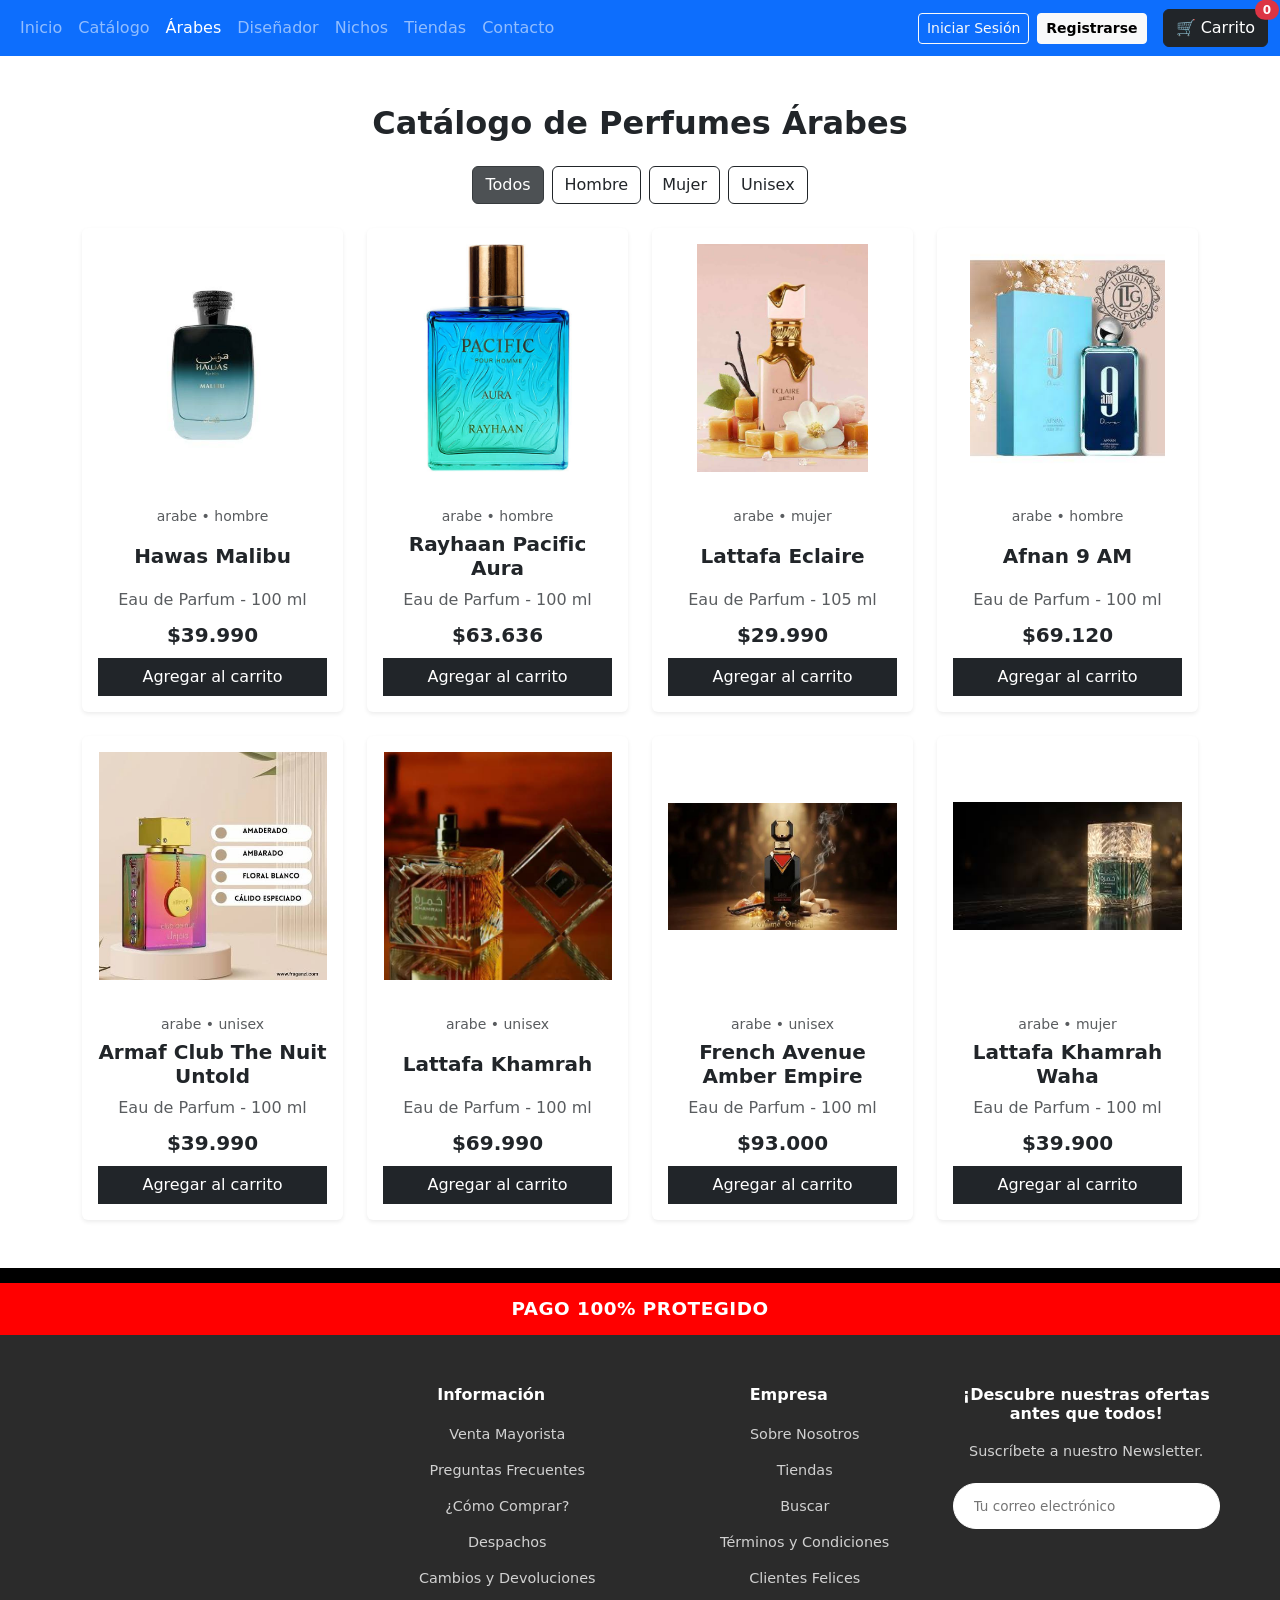
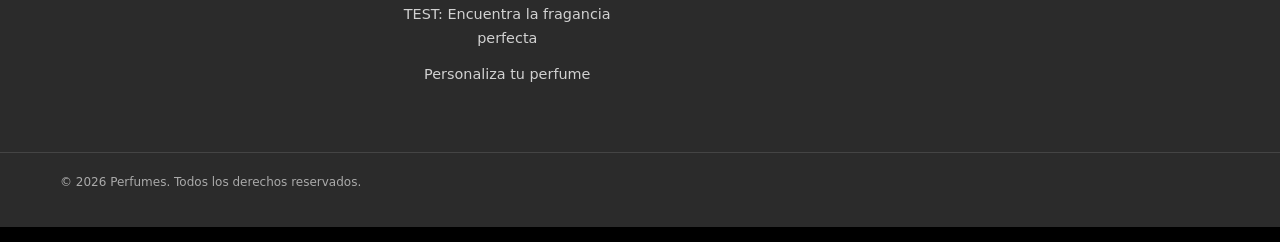
==== commit 56ac89c2: "Add login y register a los html restantes" ====
--- a/arabes.html
+++ b/arabes.html
@@ -37,12 +37,18 @@
                         <a class="nav-link" href="contacto.html">Contacto</a>
                     </li>
                 </ul>
-                <button class="btn btn-dark position-relative" type="button" data-bs-toggle="offcanvas" data-bs-target="#offcanvasCarrito">
-                    🛒 Carrito
-                    <span id="contador-carrito" class="position-absolute top-0 start-100 translate-middle badge rounded-pill bg-danger">
-                        0
-                    </span>
-                </button>
+                <!-- Botones de Autenticación y Carrito -->
+                <div class="d-flex align-items-center gap-2">
+                    <a href="login.html" class="btn btn-outline-light btn-sm">Iniciar Sesión</a>
+                    <a href="registro.html" class="btn btn-light btn-sm fw-bold">Registrarse</a>
+                    
+                    <button class="btn btn-dark position-relative ms-2" type="button" data-bs-toggle="offcanvas" data-bs-target="#offcanvasCarrito">
+                        🛒 Carrito
+                        <span id="contador-carrito" class="position-absolute top-0 start-100 translate-middle badge rounded-pill bg-danger">
+                            0
+                        </span>
+                    </button>
+                </div>
             </div>
         </div>
     </nav>
